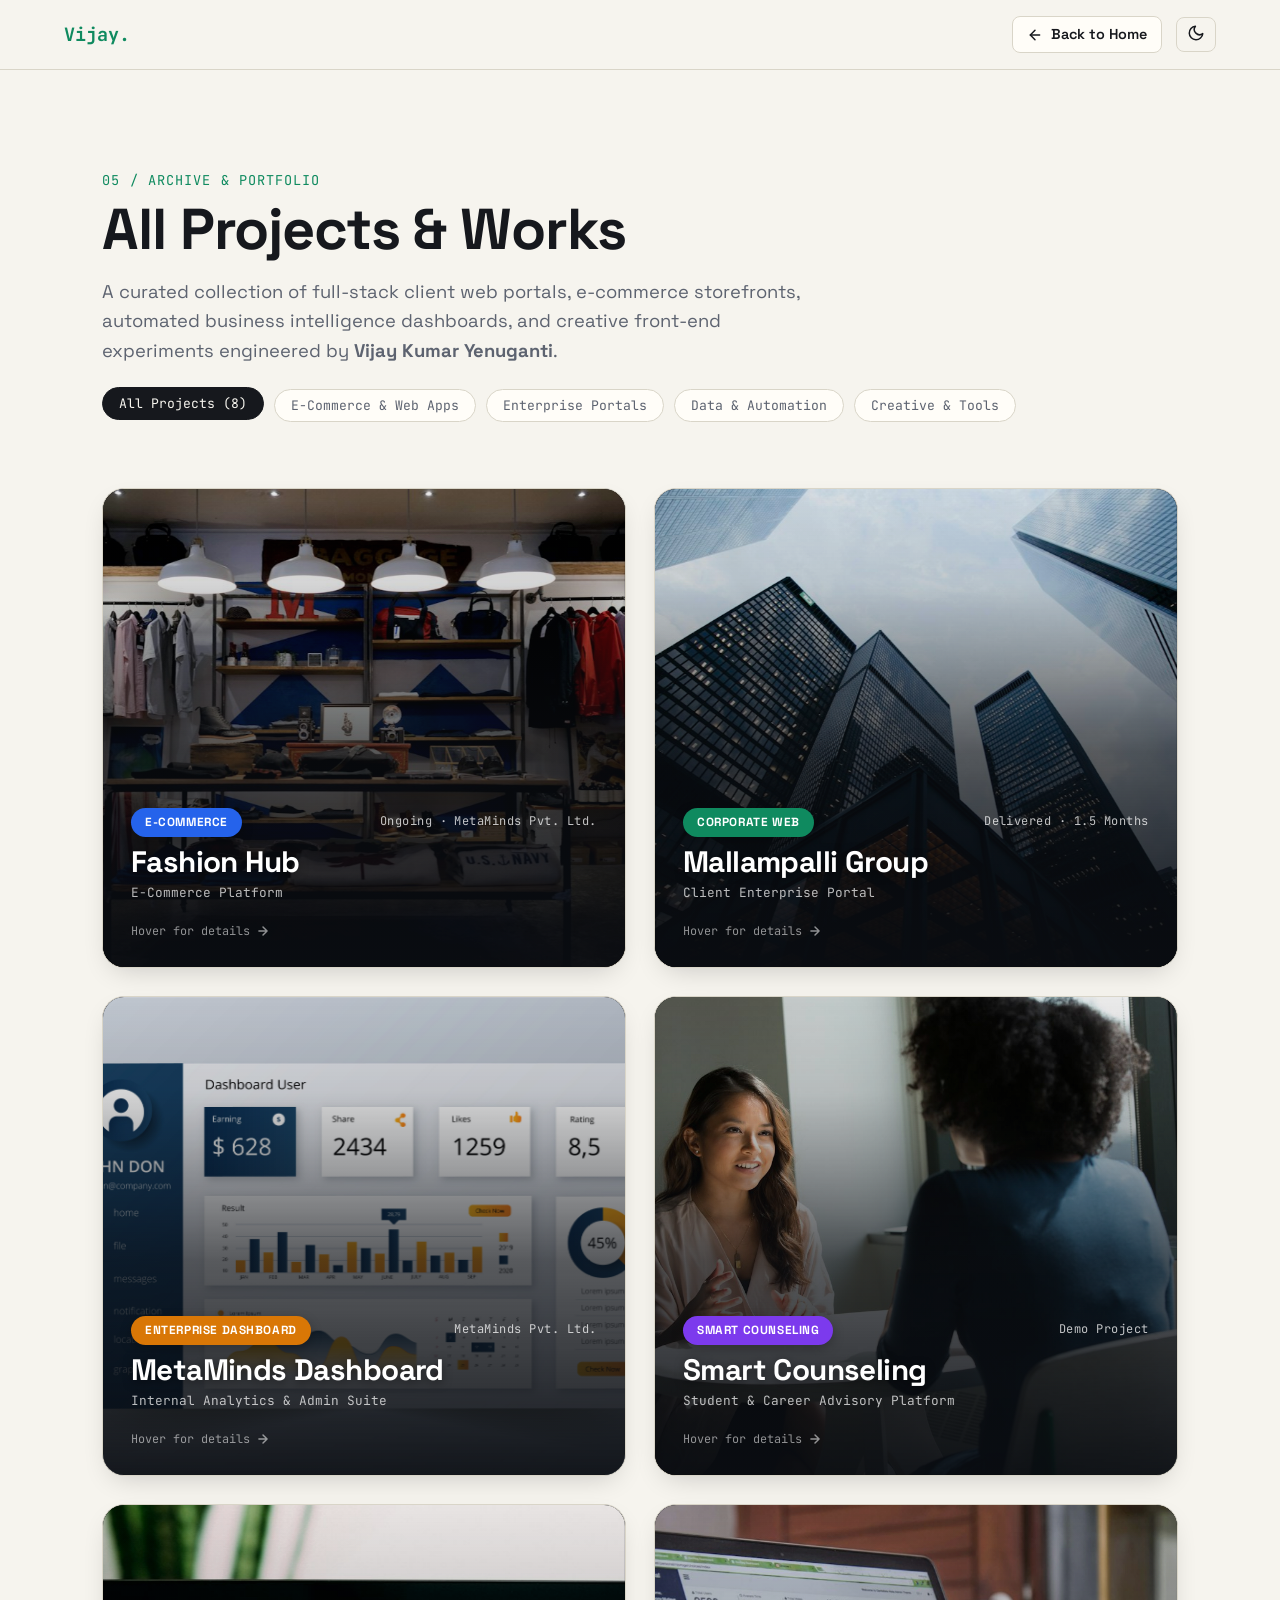
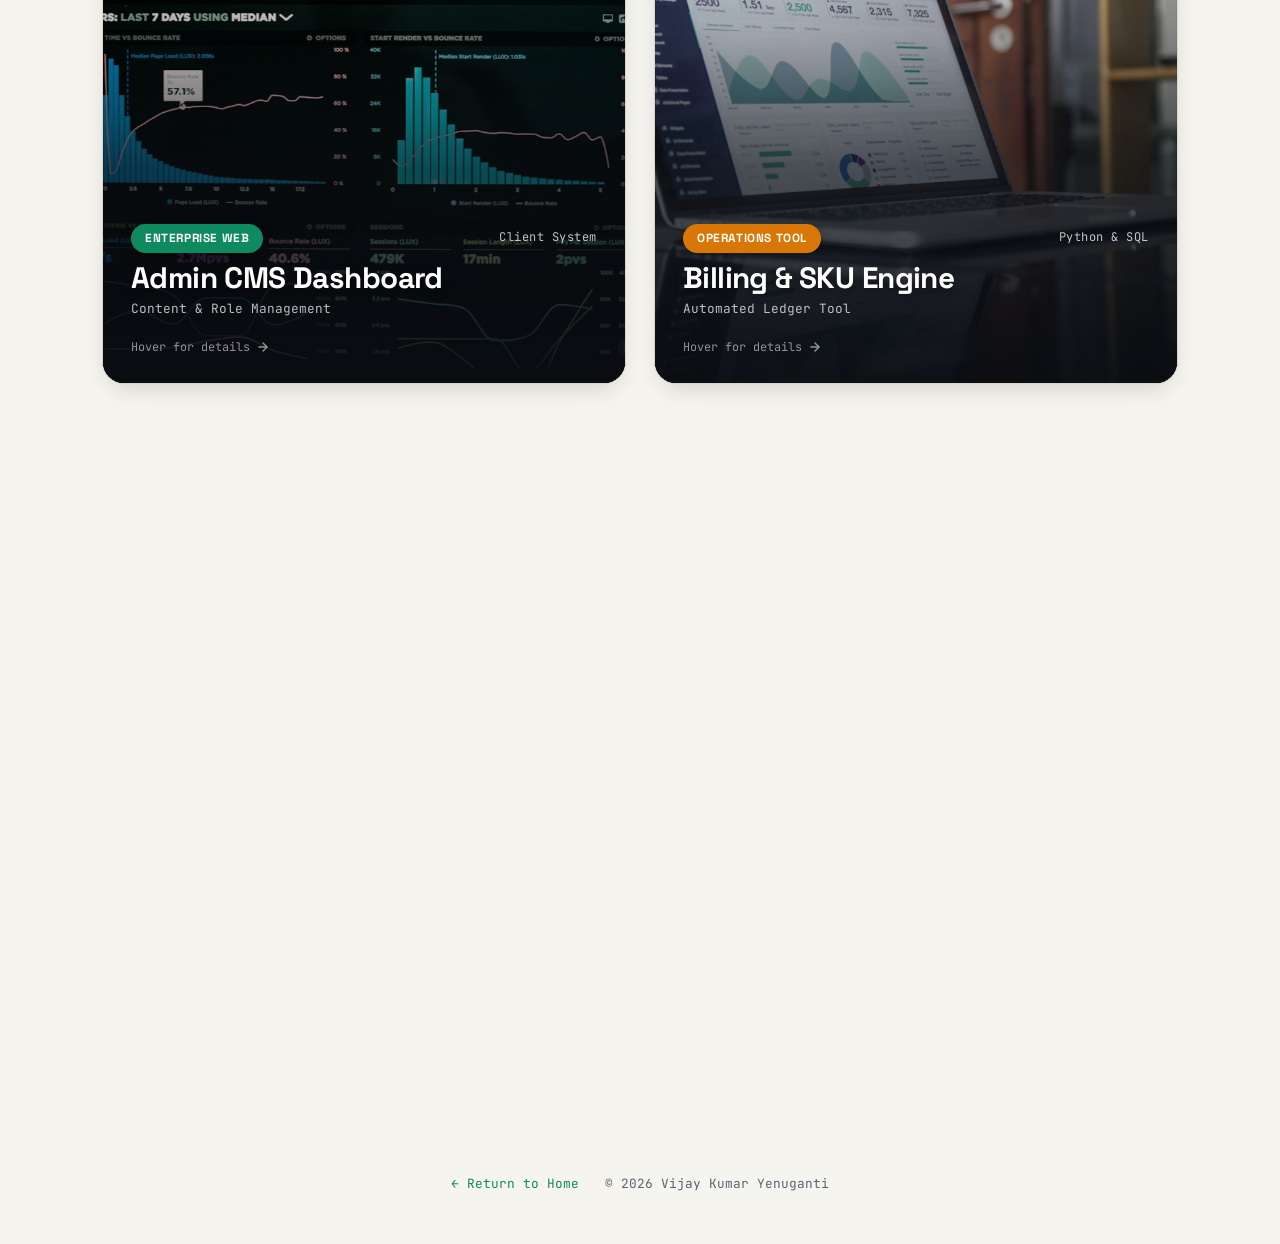
==== projects.html @ b3bc3e2a "feat: add comprehensive projects section and detail pages to portfolio" ====
<!doctype html>
<html lang="en">
  <head>
    <meta charset="utf-8" />
    <meta
      name="viewport"
      content="width=device-width, initial-scale=1, viewport-fit=cover"
    />
    <title>All Projects — Vijay Kumar Yenuganti</title>
    <link rel="icon" type="image/svg+xml" href="favicon.svg" />
    <link
      href="https://fonts.googleapis.com/css2?family=Space+Grotesk:wght@400;600;700&family=JetBrains+Mono:wght@400;600&display=swap"
      rel="stylesheet"
    />
    <link rel="stylesheet" href="style.css" />
  </head>
  <body>
    <!-- Top Progress Line -->
    <div id="bar"></div>

    <!-- Navigation Header -->
    <header class="projects-page-nav">
      <a href="index.html" style="text-decoration: none;">
        <b style="font-family: var(--mono); color: var(--acc); font-size: 1.15rem;">Vijay.</b>
      </a>

      <div style="display: flex; align-items: center; gap: 14px;">
        <a class="back-home-link" href="index.html">
          <svg viewBox="0 0 24 24" width="16" height="16" fill="none" stroke="currentColor" stroke-width="2.2" stroke-linecap="round" stroke-linejoin="round">
            <line x1="19" y1="12" x2="5" y2="12"></line>
            <polyline points="12 19 5 12 12 5"></polyline>
          </svg>
          <span>Back to Home</span>
        </a>

        <!-- Theme Toggle -->
        <button
          id="t"
          aria-label="Toggle light/dark mode"
          title="Toggle light/dark mode"
          style="background: none; border: 1px solid var(--line); color: var(--fg); border-radius: 8px; padding: 6px 10px; cursor: pointer;"
        >
          <svg
            class="sun"
            viewBox="0 0 24 24"
            width="18"
            height="18"
            fill="none"
            stroke="currentColor"
            stroke-width="2"
            stroke-linecap="round"
            stroke-linejoin="round"
            aria-hidden="true"
          >
            <circle cx="12" cy="12" r="4" />
            <path
              d="M12 2v2M12 20v2M4.9 4.9l1.4 1.4M17.7 17.7l1.4 1.4M2 12h2M20 12h2M4.9 19.1l1.4-1.4M17.7 6.3l1.4-1.4"
            />
          </svg>
          <svg
            class="moon"
            viewBox="0 0 24 24"
            width="18"
            height="18"
            fill="none"
            stroke="currentColor"
            stroke-width="2"
            stroke-linecap="round"
            stroke-linejoin="round"
            aria-hidden="true"
          >
            <path d="M21 12.8A9 9 0 1 1 11.2 3a7 7 0 0 0 9.8 9.8z" />
          </svg>
        </button>
      </div>
    </header>

    <main class="projects-page-container" style="margin: 0 auto; padding: 40px 5vw 80px;">
      <!-- Hero Header -->
      <div class="projects-page-header rv">
        <div class="tag" style="margin-bottom: 8px;">05 / ARCHIVE &amp; PORTFOLIO</div>
        <h1 style="font-size: clamp(2.2rem, 5vw, 3.6rem); margin: 6px 0 14px; letter-spacing: -0.02em;">All Projects &amp; Works</h1>
        <p class="lead" style="max-width: 720px; font-size: 1.15rem; color: var(--mut);">
          A curated collection of full-stack client web portals, e-commerce storefronts, automated business intelligence dashboards, and creative front-end experiments engineered by <b>Vijay Kumar Yenuganti</b>.
        </p>

        <!-- Category Filter Chips -->
        <div class="projects-filter-bar" role="tablist" aria-label="Project categories">
          <button class="filter-btn active" data-filter="all">All Projects (8)</button>
          <button class="filter-btn" data-filter="web">E-Commerce &amp; Web Apps</button>
          <button class="filter-btn" data-filter="enterprise">Enterprise Portals</button>
          <button class="filter-btn" data-filter="data">Data &amp; Automation</button>
          <button class="filter-btn" data-filter="tools">Creative &amp; Tools</button>
        </div>
      </div>

      <!-- Projects Grid -->
      <div class="portfolio-grid" id="projects-grid">
        <!-- 1. Fashion Hub -->
        <div class="rv" data-category="web">
          <div class="project-card" tabindex="0">
            <img
              class="project-card-img"
              src="assets/projects/fashion-hub.jpg"
              alt="Fashion Hub e-commerce website interface preview"
              loading="lazy"
            />
            <div class="project-overlay">
              <div class="project-card-header">
                <span class="project-pill pill-blue">E-Commerce</span>
                <span class="project-status">Ongoing · MetaMinds Pvt. Ltd.</span>
              </div>
              <h3 class="project-title">Fashion Hub</h3>
              <p class="project-sub">E-Commerce Platform</p>

              <div class="project-details">
                <div class="project-details-inner">
                  <p class="project-desc">
                    Modern online storefront built with React and Tailwind CSS. Features dynamic product filtering, responsive cart state management, product showcases, and streamlined mobile checkout flows.
                  </p>
                  <div class="project-chips">
                    <span>React</span>
                    <span>JavaScript</span>
                    <span>Tailwind CSS</span>
                    <span>REST APIs</span>
                    <span>Responsive UI</span>
                  </div>
                  <div class="project-actions">
                    <a
                      class="project-btn primary"
                      href="https://github.com/YenugantiVijay"
                      target="_blank"
                      rel="noopener"
                    >
                      <svg viewBox="0 0 24 24" width="16" height="16" fill="currentColor">
                        <path d="M12 0C5.37 0 0 5.37 0 12c0 5.31 3.435 9.795 8.205 11.385.6.105.825-.255.825-.57 0-.285-.015-1.23-.015-2.235-3.015.555-3.795-.735-4.035-1.41-.135-.345-.72-1.41-1.23-1.695-.42-.225-1.02-.78-.015-.795.945-.015 1.62.87 1.845 1.23 1.08 1.815 2.805 1.305 3.495.99.105-.78.42-1.305.765-1.605-2.67-.3-5.46-1.335-5.46-5.925 0-1.305.465-2.385 1.23-3.225-.12-.3-.54-1.53.12-3.18 0 0 1.005-.315 3.3 1.23.96-.27 1.98-.405 3-.405s2.04.135 3 .405c2.295-1.56 3.3-1.23 3.3-1.23.66 1.65.24 2.88.12 3.18.765.84 1.23 1.905 1.23 3.225 0 4.605-2.805 5.625-5.475 5.925.435.375.81 1.095.81 2.22 0 1.605-.015 2.895-.015 3.3 0 .315.225.69.825.57A12.02 12.02 0 0024 12c0-6.63-5.37-12-12-12z"/>
                      </svg>
                      <span>View Repository</span>
                    </a>
                    <span class="project-tag-status">Under active development</span>
                  </div>
                </div>
              </div>

              <div class="project-hover-prompt">
                <span>Hover for details</span>
                <svg viewBox="0 0 24 24" width="14" height="14" fill="none" stroke="currentColor" stroke-width="2.5" stroke-linecap="round" stroke-linejoin="round">
                  <path d="M5 12h14M12 5l7 7-7 7" />
                </svg>
              </div>
            </div>
          </div>
        </div>

        <!-- 2. Mallampalli Group (With 3 Bullet Points from reference) -->
        <div class="rv" data-category="enterprise">
          <div class="project-card" tabindex="0">
            <img
              class="project-card-img"
              src="assets/projects/mallampalli.jpg"
              alt="Mallampalli Group corporate enterprise website preview"
              loading="lazy"
            />
            <div class="project-overlay">
              <div class="project-card-header">
                <span class="project-pill pill-emerald">Corporate Web</span>
                <span class="project-status">Delivered · 1.5 Months</span>
              </div>
              <h3 class="project-title">Mallampalli Group</h3>
              <p class="project-sub">Client Enterprise Portal</p>

              <div class="project-details">
                <div class="project-details-inner">
                  <ul class="project-bullets">
                    <li>
                      <strong>Developed full-stack web and admin portals</strong> for the Mallampalli Business Group at MetaM Pvt. Ltd.
                    </li>
                    <li>
                      <strong>Integrated a custom admin CMS</strong> enabling the client to manage and update content seamlessly.
                    </li>
                    <li>
                      <strong>Optimized cross-device responsiveness</strong> and typography to showcase core business divisions and services.
                    </li>
                  </ul>
                  <div class="project-chips">
                    <span>HTML5</span>
                    <span>CSS3</span>
                    <span>JavaScript</span>
                    <span>Admin CMS</span>
                    <span>UI/UX</span>
                  </div>
                  <div class="project-actions">
                    <a
                      class="project-btn primary"
                      href="http://mallampalligroup.in/"
                      target="_blank"
                      rel="noopener noreferrer"
                    >
                      <svg
                        viewBox="0 0 24 24"
                        width="16"
                        height="16"
                        fill="none"
                        stroke="currentColor"
                        stroke-width="2.2"
                        stroke-linecap="round"
                        stroke-linejoin="round"
                      >
                        <path d="M18 13v6a2 2 0 0 1-2 2H5a2 2 0 0 1-2-2V8a2 2 0 0 1 2-2h6"></path>
                        <polyline points="15 3 21 3 21 9"></polyline>
                        <line x1="10" y1="14" x2="21" y2="3"></line>
                      </svg>
                      <span>Visit Live Website</span>
                    </a>
                    <span class="project-tag-status">Live Client Portal</span>
                  </div>
                </div>
              </div>

              <div class="project-hover-prompt">
                <span>Hover for details</span>
                <svg viewBox="0 0 24 24" width="14" height="14" fill="none" stroke="currentColor" stroke-width="2.5" stroke-linecap="round" stroke-linejoin="round">
                  <path d="M5 12h14M12 5l7 7-7 7" />
                </svg>
              </div>
            </div>
          </div>
        </div>

        <!-- 3. MetaMinds Dashboard -->
        <div class="rv" data-category="enterprise data">
          <div class="project-card" tabindex="0">
            <img
              class="project-card-img"
              src="assets/projects/metaminds-dashboard.jpg"
              alt="MetaMinds Enterprise Analytics Dashboard preview"
              loading="lazy"
            />
            <div class="project-overlay">
              <div class="project-card-header">
                <span class="project-pill pill-amber">Enterprise Dashboard</span>
                <span class="project-status">MetaMinds Pvt. Ltd.</span>
              </div>
              <h3 class="project-title">MetaMinds Dashboard</h3>
              <p class="project-sub">Internal Analytics &amp; Admin Suite</p>

              <div class="project-details">
                <div class="project-details-inner">
                  <p class="project-desc">
                    High-performance enterprise analytics dashboard recently developed for MetaMinds Pvt. Ltd. Features real-time KPI metrics, interactive data visualisations, user engagement telemetry, and responsive administrative control panels.
                  </p>
                  <div class="project-chips">
                    <span>React</span>
                    <span>JavaScript</span>
                    <span>Tailwind CSS</span>
                    <span>REST APIs</span>
                    <span>Data Visualization</span>
                    <span>Recharts</span>
                  </div>
                  <div class="project-actions">
                    <a
                      class="project-btn primary"
                      href="https://github.com/YenugantiVijay"
                      target="_blank"
                      rel="noopener"
                    >
                      <svg viewBox="0 0 24 24" width="16" height="16" fill="currentColor">
                        <path d="M12 0C5.37 0 0 5.37 0 12c0 5.31 3.435 9.795 8.205 11.385.6.105.825-.255.825-.57 0-.285-.015-1.23-.015-2.235-3.015.555-3.795-.735-4.035-1.41-.135-.345-.72-1.41-1.23-1.695-.42-.225-1.02-.78-.015-.795.945-.015 1.62.87 1.845 1.23 1.08 1.815 2.805 1.305 3.495.99.105-.78.42-1.305.765-1.605-2.67-.3-5.46-1.335-5.46-5.925 0-1.305.465-2.385 1.23-3.225-.12-.3-.54-1.53.12-3.18 0 0 1.005-.315 3.3 1.23.96-.27 1.98-.405 3-.405s2.04.135 3 .405c2.295-1.56 3.3-1.23 3.3-1.23.66 1.65.24 2.88.12 3.18.765.84 1.23 1.905 1.23 3.225 0 4.605-2.805 5.625-5.475 5.925.435.375.81 1.095.81 2.22 0 1.605-.015 2.895-.015 3.3 0 .315.225.69.825.57A12.02 12.02 0 0024 12c0-6.63-5.37-12-12-12z"/>
                      </svg>
                      <span>MetaMinds Project</span>
                    </a>
                    <span class="project-tag-status">Analytics &amp; Control</span>
                  </div>
                </div>
              </div>

              <div class="project-hover-prompt">
                <span>Hover for details</span>
                <svg viewBox="0 0 24 24" width="14" height="14" fill="none" stroke="currentColor" stroke-width="2.5" stroke-linecap="round" stroke-linejoin="round">
                  <path d="M5 12h14M12 5l7 7-7 7" />
                </svg>
              </div>
            </div>
          </div>
        </div>

        <!-- 4. Smart Counseling -->
        <div class="rv" data-category="web tools">
          <div class="project-card" tabindex="0">
            <img
              class="project-card-img"
              src="assets/projects/smart-counseling.jpg"
              alt="Smart Counseling Demo Platform preview"
              loading="lazy"
            />
            <div class="project-overlay">
              <div class="project-card-header">
                <span class="project-pill pill-violet">Smart Counseling</span>
                <span class="project-status">Demo Project</span>
              </div>
              <h3 class="project-title">Smart Counseling</h3>
              <p class="project-sub">Student &amp; Career Advisory Platform</p>

              <div class="project-details">
                <div class="project-details-inner">
                  <p class="project-desc">
                    Interactive smart counseling web platform recently developed as a demo project. Features student onboarding, intelligent advisor matching, appointment scheduling, and responsive guidance assessment forms.
                  </p>
                  <div class="project-chips">
                    <span>React</span>
                    <span>JavaScript</span>
                    <span>Tailwind CSS</span>
                    <span>Interactive UI</span>
                    <span>Form Workflows</span>
                    <span>Responsive</span>
                  </div>
                  <div class="project-actions">
                    <a
                      class="project-btn primary"
                      href="https://github.com/YenugantiVijay"
                      target="_blank"
                      rel="noopener"
                    >
                      <svg viewBox="0 0 24 24" width="16" height="16" fill="currentColor">
                        <path d="M12 0C5.37 0 0 5.37 0 12c0 5.31 3.435 9.795 8.205 11.385.6.105.825-.255.825-.57 0-.285-.015-1.23-.015-2.235-3.015.555-3.795-.735-4.035-1.41-.135-.345-.72-1.41-1.23-1.695-.42-.225-1.02-.78-.015-.795.945-.015 1.62.87 1.845 1.23 1.08 1.815 2.805 1.305 3.495.99.105-.78.42-1.305.765-1.605-2.67-.3-5.46-1.335-5.46-5.925 0-1.305.465-2.385 1.23-3.225-.12-.3-.54-1.53.12-3.18 0 0 1.005-.315 3.3 1.23.96-.27 1.98-.405 3-.405s2.04.135 3 .405c2.295-1.56 3.3-1.23 3.3-1.23.66 1.65.24 2.88.12 3.18.765.84 1.23 1.905 1.23 3.225 0 4.605-2.805 5.625-5.475 5.925.435.375.81 1.095.81 2.22 0 1.605-.015 2.895-.015 3.3 0 .315.225.69.825.57A12.02 12.02 0 0024 12c0-6.63-5.37-12-12-12z"/>
                      </svg>
                      <span>View Demo Repo</span>
                    </a>
                    <span class="project-tag-status">Active Demo</span>
                  </div>
                </div>
              </div>

              <div class="project-hover-prompt">
                <span>Hover for details</span>
                <svg viewBox="0 0 24 24" width="14" height="14" fill="none" stroke="currentColor" stroke-width="2.5" stroke-linecap="round" stroke-linejoin="round">
                  <path d="M5 12h14M12 5l7 7-7 7" />
                </svg>
              </div>
            </div>
          </div>
        </div>

        <!-- 5. Enterprise Admin CMS Portal -->
        <div class="rv" data-category="enterprise">
          <div class="project-card" tabindex="0">
            <img
              class="project-card-img"
              src="assets/projects/admin-dashboard.jpg"
              alt="Enterprise Admin CMS Portal preview"
              loading="lazy"
            />
            <div class="project-overlay">
              <div class="project-card-header">
                <span class="project-pill pill-emerald">Enterprise Web</span>
                <span class="project-status">Client System</span>
              </div>
              <h3 class="project-title">Admin CMS Dashboard</h3>
              <p class="project-sub">Content &amp; Role Management</p>

              <div class="project-details">
                <div class="project-details-inner">
                  <p class="project-desc">
                    Custom administrative management portal created to give clients full autonomy over dynamic business content, customer queries, and multi-tier role authorization.
                  </p>
                  <div class="project-chips">
                    <span>React</span>
                    <span>Node.js</span>
                    <span>REST APIs</span>
                    <span>Role Auth</span>
                    <span>Data Tables</span>
                  </div>
                  <div class="project-actions">
                    <a
                      class="project-btn primary"
                      href="https://github.com/YenugantiVijay"
                      target="_blank"
                      rel="noopener"
                    >
                      <svg viewBox="0 0 24 24" width="16" height="16" fill="currentColor">
                        <path d="M12 0C5.37 0 0 5.37 0 12c0 5.31 3.435 9.795 8.205 11.385.6.105.825-.255.825-.57 0-.285-.015-1.23-.015-2.235-3.015.555-3.795-.735-4.035-1.41-.135-.345-.72-1.41-1.23-1.695-.42-.225-1.02-.78-.015-.795.945-.015 1.62.87 1.845 1.23 1.08 1.815 2.805 1.305 3.495.99.105-.78.42-1.305.765-1.605-2.67-.3-5.46-1.335-5.46-5.925 0-1.305.465-2.385 1.23-3.225-.12-.3-.54-1.53.12-3.18 0 0 1.005-.315 3.3 1.23.96-.27 1.98-.405 3-.405s2.04.135 3 .405c2.295-1.56 3.3-1.23 3.3-1.23.66 1.65.24 2.88.12 3.18.765.84 1.23 1.905 1.23 3.225 0 4.605-2.805 5.625-5.475 5.925.435.375.81 1.095.81 2.22 0 1.605-.015 2.895-.015 3.3 0 .315.225.69.825.57A12.02 12.02 0 0024 12c0-6.63-5.37-12-12-12z"/>
                      </svg>
                      <span>Explore Repo</span>
                    </a>
                    <span class="project-tag-status">Secured Portal</span>
                  </div>
                </div>
              </div>

              <div class="project-hover-prompt">
                <span>Hover for details</span>
                <svg viewBox="0 0 24 24" width="14" height="14" fill="none" stroke="currentColor" stroke-width="2.5" stroke-linecap="round" stroke-linejoin="round">
                  <path d="M5 12h14M12 5l7 7-7 7" />
                </svg>
              </div>
            </div>
          </div>
        </div>

        <!-- 6. Operations Billing & SKU Generator -->
        <div class="rv" data-category="data">
          <div class="project-card" tabindex="0">
            <img
              class="project-card-img"
              src="assets/projects/invoice-generator.jpg"
              alt="Operations Billing and SKU Generator preview"
              loading="lazy"
            />
            <div class="project-overlay">
              <div class="project-card-header">
                <span class="project-pill pill-amber">Operations Tool</span>
                <span class="project-status">Python &amp; SQL</span>
              </div>
              <h3 class="project-title">Billing &amp; SKU Engine</h3>
              <p class="project-sub">Automated Ledger Tool</p>

              <div class="project-details">
                <div class="project-details-inner">
                  <p class="project-desc">
                    Python and SQLite utility crafted to eliminate manual accounting repetitive tasks. Ingests raw warehouse shipments, applies tax brackets, calculates margins, and generates standardized invoices.
                  </p>
                  <div class="project-chips">
                    <span>Python</span>
                    <span>SQLite</span>
                    <span>Excel Scripting</span>
                    <span>PDF Automation</span>
                    <span>Tally Sync</span>
                  </div>
                  <div class="project-actions">
                    <a
                      class="project-btn primary"
                      href="https://github.com/YenugantiVijay"
                      target="_blank"
                      rel="noopener"
                    >
                      <svg viewBox="0 0 24 24" width="16" height="16" fill="currentColor">
                        <path d="M12 0C5.37 0 0 5.37 0 12c0 5.31 3.435 9.795 8.205 11.385.6.105.825-.255.825-.57 0-.285-.015-1.23-.015-2.235-3.015.555-3.795-.735-4.035-1.41-.135-.345-.72-1.41-1.23-1.695-.42-.225-1.02-.78-.015-.795.945-.015 1.62.87 1.845 1.23 1.08 1.815 2.805 1.305 3.495.99.105-.78.42-1.305.765-1.605-2.67-.3-5.46-1.335-5.46-5.925 0-1.305.465-2.385 1.23-3.225-.12-.3-.54-1.53.12-3.18 0 0 1.005-.315 3.3 1.23.96-.27 1.98-.405 3-.405s2.04.135 3 .405c2.295-1.56 3.3-1.23 3.3-1.23.66 1.65.24 2.88.12 3.18.765.84 1.23 1.905 1.23 3.225 0 4.605-2.805 5.625-5.475 5.925.435.375.81 1.095.81 2.22 0 1.605-.015 2.895-.015 3.3 0 .315.225.69.825.57A12.02 12.02 0 0024 12c0-6.63-5.37-12-12-12z"/>
                      </svg>
                      <span>View Source</span>
                    </a>
                    <span class="project-tag-status">Process Automation</span>
                  </div>
                </div>
              </div>

              <div class="project-hover-prompt">
                <span>Hover for details</span>
                <svg viewBox="0 0 24 24" width="14" height="14" fill="none" stroke="currentColor" stroke-width="2.5" stroke-linecap="round" stroke-linejoin="round">
                  <path d="M5 12h14M12 5l7 7-7 7" />
                </svg>
              </div>
            </div>
          </div>
        </div>

        <!-- 7. Live Weather & Forecast Radar -->
        <div class="rv" data-category="web">
          <div class="project-card" tabindex="0">
            <img
              class="project-card-img"
              src="assets/projects/weather-app.jpg"
              alt="Live Weather App interface preview"
              loading="lazy"
            />
            <div class="project-overlay">
              <div class="project-card-header">
                <span class="project-pill pill-blue">Web App</span>
                <span class="project-status">API Integration</span>
              </div>
              <h3 class="project-title">Live Weather Radar</h3>
              <p class="project-sub">Geolocation &amp; Forecasts</p>

              <div class="project-details">
                <div class="project-details-inner">
                  <p class="project-desc">
                    Fluid, glassmorphic weather forecasting application utilizing OpenWeather REST API and browser Geolocation. Features animated weather status, UV metrics, wind vectors, and hourly condition graphs.
                  </p>
                  <div class="project-chips">
                    <span>JavaScript (ES6+)</span>
                    <span>REST API</span>
                    <span>Geolocation</span>
                    <span>Glassmorphism</span>
                    <span>CSS Grid</span>
                  </div>
                  <div class="project-actions">
                    <a
                      class="project-btn primary"
                      href="https://github.com/YenugantiVijay"
                      target="_blank"
                      rel="noopener"
                    >
                      <svg viewBox="0 0 24 24" width="16" height="16" fill="currentColor">
                        <path d="M12 0C5.37 0 0 5.37 0 12c0 5.31 3.435 9.795 8.205 11.385.6.105.825-.255.825-.57 0-.285-.015-1.23-.015-2.235-3.015.555-3.795-.735-4.035-1.41-.135-.345-.72-1.41-1.23-1.695-.42-.225-1.02-.78-.015-.795.945-.015 1.62.87 1.845 1.23 1.08 1.815 2.805 1.305 3.495.99.105-.78.42-1.305.765-1.605-2.67-.3-5.46-1.335-5.46-5.925 0-1.305.465-2.385 1.23-3.225-.12-.3-.54-1.53.12-3.18 0 0 1.005-.315 3.3 1.23.96-.27 1.98-.405 3-.405s2.04.135 3 .405c2.295-1.56 3.3-1.23 3.3-1.23.66 1.65.24 2.88.12 3.18.765.84 1.23 1.905 1.23 3.225 0 4.605-2.805 5.625-5.475 5.925.435.375.81 1.095.81 2.22 0 1.605-.015 2.895-.015 3.3 0 .315.225.69.825.57A12.02 12.02 0 0024 12c0-6.63-5.37-12-12-12z"/>
                      </svg>
                      <span>View Repository</span>
                    </a>
                    <span class="project-tag-status">Live API Integration</span>
                  </div>
                </div>
              </div>

              <div class="project-hover-prompt">
                <span>Hover for details</span>
                <svg viewBox="0 0 24 24" width="14" height="14" fill="none" stroke="currentColor" stroke-width="2.5" stroke-linecap="round" stroke-linejoin="round">
                  <path d="M5 12h14M12 5l7 7-7 7" />
                </svg>
              </div>
            </div>
          </div>
        </div>

        <!-- 8. Warehouse Kanban Task Board -->
        <div class="rv" data-category="tools">
          <div class="project-card" tabindex="0">
            <img
              class="project-card-img"
              src="assets/projects/task-tracker.jpg"
              alt="Warehouse Kanban Task Board interface preview"
              loading="lazy"
            />
            <div class="project-overlay">
              <div class="project-card-header">
                <span class="project-pill pill-violet">Productivity Tool</span>
                <span class="project-status">React &amp; DnD</span>
              </div>
              <h3 class="project-title">Warehouse Kanban Board</h3>
              <p class="project-sub">Dispatch &amp; Order Pipeline</p>

              <div class="project-details">
                <div class="project-details-inner">
                  <p class="project-desc">
                    Interactive dispatch tracking board with intuitive drag-and-drop column sorting, real-time priority tagging, and browser storage persistence for day-to-day warehouse shipments.
                  </p>
                  <div class="project-chips">
                    <span>React</span>
                    <span>HTML5 DnD</span>
                    <span>Tailwind CSS</span>
                    <span>LocalStorage</span>
                    <span>Responsive</span>
                  </div>
                  <div class="project-actions">
                    <a
                      class="project-btn primary"
                      href="https://github.com/YenugantiVijay"
                      target="_blank"
                      rel="noopener"
                    >
                      <svg viewBox="0 0 24 24" width="16" height="16" fill="currentColor">
                        <path d="M12 0C5.37 0 0 5.37 0 12c0 5.31 3.435 9.795 8.205 11.385.6.105.825-.255.825-.57 0-.285-.015-1.23-.015-2.235-3.015.555-3.795-.735-4.035-1.41-.135-.345-.72-1.41-1.23-1.695-.42-.225-1.02-.78-.015-.795.945-.015 1.62.87 1.845 1.23 1.08 1.815 2.805 1.305 3.495.99.105-.78.42-1.305.765-1.605-2.67-.3-5.46-1.335-5.46-5.925 0-1.305.465-2.385 1.23-3.225-.12-.3-.54-1.53.12-3.18 0 0 1.005-.315 3.3 1.23.96-.27 1.98-.405 3-.405s2.04.135 3 .405c2.295-1.56 3.3-1.23 3.3-1.23.66 1.65.24 2.88.12 3.18.765.84 1.23 1.905 1.23 3.225 0 4.605-2.805 5.625-5.475 5.925.435.375.81 1.095.81 2.22 0 1.605-.015 2.895-.015 3.3 0 .315.225.69.825.57A12.02 12.02 0 0024 12c0-6.63-5.37-12-12-12z"/>
                      </svg>
                      <span>Explore Repo</span>
                    </a>
                    <span class="project-tag-status">Task Management</span>
                  </div>
                </div>
              </div>

              <div class="project-hover-prompt">
                <span>Hover for details</span>
                <svg viewBox="0 0 24 24" width="14" height="14" fill="none" stroke="currentColor" stroke-width="2.5" stroke-linecap="round" stroke-linejoin="round">
                  <path d="M5 12h14M12 5l7 7-7 7" />
                </svg>
              </div>
            </div>
          </div>
        </div>
      </div>

      <!-- GitHub Repositories Banner -->
      <div class="project-github-banner rv" style="margin-top: 40px;">
        <div class="project-github-content">
          <div class="project-github-badge">
            <svg viewBox="0 0 24 24" width="22" height="22" fill="currentColor">
              <path
                d="M12 0C5.37 0 0 5.37 0 12c0 5.31 3.435 9.795 8.205 11.385.6.105.825-.255.825-.57 0-.285-.015-1.23-.015-2.235-3.015.555-3.795-.735-4.035-1.41-.135-.345-.72-1.41-1.23-1.695-.42-.225-1.02-.78-.015-.795.945-.015 1.62.87 1.845 1.23 1.08 1.815 2.805 1.305 3.495.99.105-.78.42-1.305.765-1.605-2.67-.3-5.46-1.335-5.46-5.925 0-1.305.465-2.385 1.23-3.225-.12-.3-.54-1.53.12-3.18 0 0 1.005-.315 3.3 1.23.96-.27 1.98-.405 3-.405s2.04.135 3 .405c2.295-1.56 3.3-1.23 3.3-1.23.66 1.65.24 2.88.12 3.18.765.84 1.23 1.905 1.23 3.225 0 4.605-2.805 5.625-5.475 5.925.435.375.81 1.095.81 2.22 0 1.605-.015 2.895-.015 3.3 0 .315.225.69.825.57A12.02 12.02 0 0024 12c0-6.63-5.37-12-12-12z"
              />
            </svg>
          </div>
          <div>
            <h3>Looking for more experimental code?</h3>
            <p>
              Browse all public repositories, algorithms, micro-demos, and warehouse tooling on GitHub.
            </p>
          </div>
        </div>
        <a
          class="btn p"
          href="https://github.com/YenugantiVijay"
          target="_blank"
          rel="noopener"
        >
          <span>Browse @YenugantiVijay</span>
          <svg
            viewBox="0 0 24 24"
            width="16"
            height="16"
            fill="none"
            stroke="currentColor"
            stroke-width="2.2"
            stroke-linecap="round"
            stroke-linejoin="round"
            style="margin-left: 6px; vertical-align: -2px"
          >
            <path d="M5 12h14M12 5l7 7-7 7" />
          </svg>
        </a>
      </div>
    </main>

    <footer style="text-align: center; color: var(--mut); padding: 30px 5vw 50px; font-family: var(--mono); font-size: 0.8rem;">
      <a href="index.html" style="color: var(--acc); text-decoration: none; margin-right: 18px;">← Return to Home</a>
      &copy; <span id="y"></span> Vijay Kumar Yenuganti
    </footer>

    <!-- Interactive Script for Theme, Scroll Progress, Category Filters, and Touch Cards -->
    <script>
      // Year
      document.getElementById("y").textContent = new Date().getFullYear();

      // Scroll Progress Bar
      var bar = document.getElementById("bar");
      window.addEventListener("scroll", function () {
        var h = document.documentElement;
        bar.style.width = ((h.scrollTop / (h.scrollHeight - h.clientHeight || 1)) * 100) + "%";
      }, { passive: true });

      // Theme toggle syncing with vk-theme
      (function () {
        var r = document.documentElement,
          k = "vk-theme",
          s = null;
        try {
          s = localStorage.getItem(k);
        } catch (e) {}
        r.setAttribute(
          "data-theme",
          s || (matchMedia("(prefers-color-scheme: dark)").matches ? "dark" : "light")
        );
        var toggleBtn = document.getElementById("t");
        if (toggleBtn) {
          toggleBtn.onclick = function () {
            var n = r.getAttribute("data-theme") === "dark" ? "light" : "dark";
            r.setAttribute("data-theme", n);
            try {
              localStorage.setItem(k, n);
            } catch (e) {}
          };
        }
      })();

      // Scroll reveal animation
      var els = document.querySelectorAll(".rv");
      if ("IntersectionObserver" in window) {
        var io = new IntersectionObserver(
          function (es) {
            es.forEach(function (e) {
              if (e.isIntersecting) {
                e.target.classList.add("in");
                io.unobserve(e.target);
              }
            });
          },
          { threshold: 0.1 }
        );
        els.forEach(function (el, i) {
          el.style.transitionDelay = (i % 3) * 80 + "ms";
          io.observe(el);
        });
      } else {
        els.forEach(function (el) {
          el.classList.add("in");
        });
      }

      // Mobile Touch Toggle for cards
      (function () {
        var cards = document.querySelectorAll(".project-card");
        cards.forEach(function (card) {
          card.addEventListener("click", function (e) {
            if (e.target.closest("a") || e.target.closest("button")) return;
            var wasActive = card.classList.contains("active");
            cards.forEach(function (c) {
              if (c !== card) c.classList.remove("active");
            });
            card.classList.toggle("active", !wasActive);
          });
        });
      })();

      // Interactive Category Filter
      (function () {
        var filterBtns = document.querySelectorAll(".filter-btn");
        var items = document.querySelectorAll("#projects-grid > div");

        filterBtns.forEach(function (btn) {
          btn.addEventListener("click", function () {
            filterBtns.forEach(function (b) { b.classList.remove("active"); });
            btn.classList.add("active");

            var filter = btn.getAttribute("data-filter");

            items.forEach(function (item) {
              var cat = item.getAttribute("data-category") || "";
              var catList = cat.trim().split(/\s+/);
              if (filter === "all" || catList.indexOf(filter) !== -1) {
                item.style.display = "flex";
                setTimeout(function () {
                  item.style.opacity = "1";
                  item.style.transform = "none";
                }, 10);
              } else {
                item.style.display = "none";
              }
            });
          });
        });
      })();
    </script>
  </body>
</html>
---- style.css ----
:root {
  --bg: #f6f4ee;
  --fg: #16181d;
  --mut: #5d6370;
  --card: #fffdf8;
  --line: #d9d5c8;
  --acc: #0f8a5f;
  --acc2: #d9480f;
  --grid: rgba(0, 0, 0, 0.06);
  --sans: "Space Grotesk", system-ui, -apple-system, "Segoe UI", sans-serif;
  --mono: "JetBrains Mono", ui-monospace, Menlo, Consolas, monospace;
  box-sizing: border-box;
  padding-top: env(safe-area-inset-top, 0px);
  padding-bottom: env(safe-area-inset-bottom, 0px);
}
@media (prefers-color-scheme: dark) {
  :root:not([data-theme="light"]) {
    --bg: #0e1013;
    --fg: #ecebe4;
    --mut: #9aa0ab;
    --card: #161a1f;
    --line: #2a2f37;
    --acc: #3ddc97;
    --acc2: #ff8a4c;
    --grid: rgba(255, 255, 255, 0.05);
  }
}
:root[data-theme="dark"] {
  --bg: #0e1013;
  --fg: #ecebe4;
  --mut: #9aa0ab;
  --card: #161a1f;
  --line: #2a2f37;
  --acc: #3ddc97;
  --acc2: #ff8a4c;
  --grid: rgba(255, 255, 255, 0.05);
}
* {
  box-sizing: border-box;
}
html {
  scroll-behavior: smooth;
  scroll-padding-top: calc(70px + env(safe-area-inset-top, 0px));
}
body {
  margin: 0;
  background: var(--bg);
  color: var(--fg);
  font-family: var(--sans);
  line-height: 1.6;
  overflow-x: hidden;
}
a {
  color: inherit;
}
#bar {
  position: fixed;
  top: 0;
  left: 0;
  height: 3px;
  width: 0;
  background: linear-gradient(90deg, var(--acc), var(--acc2));
  z-index: 20;
}
nav {
  position: sticky;
  top: env(safe-area-inset-top, 0px);
  z-index: 10;
  display: flex;
  justify-content: space-between;
  align-items: center;
  padding: 14px 5vw;
  background: color-mix(in srgb, var(--bg) 85%, transparent);
  backdrop-filter: blur(10px);
  border-bottom: 1px solid var(--line);
}
nav b {
  font-family: var(--mono);
  color: var(--acc);
}
nav div {
  display: flex;
  gap: 18px;
  font-size: 0.9rem;
  align-items: center;
}
nav a {
  text-decoration: none;
  color: var(--mut);
}
nav a:hover {
  color: var(--fg);
}
nav button {
  background: none;
  border: 1px solid var(--line);
  color: var(--fg);
  border-radius: 8px;
  padding: 4px 9px;
  cursor: pointer;
}
section {
  padding: 90px 5vw;
  max-width: 1000px;
  margin: 0 auto;
}
.hero {
  min-height: 88vh;
  display: flex;
  flex-direction: column;
  justify-content: center;
  position: relative;
  max-width: none;
  padding-left: max(5vw, calc((100vw - 1000px) / 2));
  background-image:
    linear-gradient(var(--grid) 1px, transparent 1px),
    linear-gradient(90deg, var(--grid) 1px, transparent 1px);
  background-size: 56px 40px;
}
.fx {
  font-family: var(--mono);
  font-size: 0.85rem;
  border: 1px solid var(--line);
  background: var(--card);
  border-radius: 8px;
  padding: 8px 12px;
  display: inline-block;
  width: fit-content;
  max-width: 100%;
  overflow-x: auto;
  white-space: nowrap;
}
.fx i {
  color: var(--acc2);
  font-style: normal;
}
.fx span {
  color: var(--acc);
}
h1 {
  font-size: clamp(2.4rem, 8vw, 5.2rem);
  line-height: 1.02;
  margin: 22px 0 14px;
  letter-spacing: -0.03em;
}
h1 em {
  font-style: normal;
  color: var(--acc);
}
.lead {
  color: var(--mut);
  font-size: 1.15rem;
  max-width: 560px;
}
.cur {
  display: inline-block;
  width: 0.55ch;
  height: 1em;
  background: var(--acc);
  vertical-align: -0.12em;
  animation: bl 1s steps(1) infinite;
}
@keyframes bl {
  50% {
    opacity: 0;
  }
}
.btns {
  display: flex;
  gap: 12px;
  flex-wrap: wrap;
  margin-top: 28px;
}
.btn {
  padding: 12px 22px;
  border-radius: 10px;
  border: 1px solid var(--fg);
  text-decoration: none;
  font-weight: 600;
  transition:
    transform 0.25s,
    background 0.25s;
}
.btn.p {
  background: var(--fg);
  color: var(--bg);
}
.btn:hover {
  transform: translateY(-3px);
}
.tag {
  font-family: var(--mono);
  color: var(--acc);
  font-size: 0.85rem;
  letter-spacing: 0.08em;
}
h2 {
  font-size: clamp(1.8rem, 5vw, 2.8rem);
  margin: 6px 0 40px;
  letter-spacing: -0.02em;
}
.tl {
  border-left: 2px solid var(--line);
  margin-left: 8px;
  padding-left: 28px;
  display: grid;
  gap: 34px;
}
.job {
  position: relative;
  background: var(--card);
  border: 1px solid var(--line);
  border-radius: 14px;
  padding: 24px;
}
.job:before {
  content: "";
  position: absolute;
  left: -39px;
  top: 30px;
  width: 16px;
  height: 16px;
  border-radius: 50%;
  background: var(--acc);
  border: 3px solid var(--bg);
}
.job.old:before {
  background: var(--acc2);
}
.job small {
  font-family: var(--mono);
  color: var(--mut);
}
.job h3 {
  margin: 6px 0 2px;
  font-size: 1.35rem;
}
.job p {
  color: var(--mut);
  margin: 8px 0 14px;
}
.chips {
  display: flex;
  flex-wrap: wrap;
  gap: 8px;
}
.chips span {
  font-family: var(--mono);
  font-size: 0.82rem;
  padding: 5px 12px;
  border: 1px solid var(--line);
  border-radius: 99px;
  transition: 0.25s;
}
.chips span:hover {
  border-color: var(--acc);
  color: var(--acc);
  transform: translateY(-2px);
}
.two {
  display: grid;
  grid-template-columns: 1fr 1fr;
  gap: 20px;
}
.box {
  background: var(--card);
  border: 1px solid var(--line);
  border-radius: 14px;
  padding: 24px;
}
.box h3 {
  margin: 0 0 14px;
  font-family: var(--mono);
  font-size: 0.95rem;
  color: var(--acc);
}
.box.b h3 {
  color: var(--acc2);
}
.mail {
  display: block;
  font-size: clamp(1.1rem, 4.6vw, 2.4rem);
  font-weight: 700;
  text-decoration: none;
  word-break: break-all;
  margin-bottom: 24px;
  border-bottom: 2px solid var(--acc);
  width: fit-content;
  max-width: 100%;
}
footer {
  text-align: center;
  color: var(--mut);
  padding: 30px 5vw 50px;
  font-family: var(--mono);
  font-size: 0.8rem;
}
.rv {
  opacity: 0;
  transform: translateY(34px);
  transition:
    opacity 0.8s cubic-bezier(0.2, 0.7, 0.2, 1),
    transform 0.8s cubic-bezier(0.2, 0.7, 0.2, 1);
}
.rv.in {
  opacity: 1;
  transform: none;
}
.hero {
  overflow: hidden;
}
.hero > :not(.fl):not(#glow) {
  position: relative;
  z-index: 1;
}
#glow {
  position: absolute;
  left: 0;
  top: 0;
  width: 400px;
  height: 400px;
  border-radius: 50%;
  background: radial-gradient(
    circle,
    color-mix(in srgb, var(--acc) 28%, transparent),
    transparent 70%
  );
  opacity: 0;
  pointer-events: none;
  transition:
    opacity 0.4s,
    transform 0.15s ease-out;
}
.fl {
  position: absolute;
  font-family: var(--mono);
  color: var(--mut);
  opacity: 0.35;
  pointer-events: none;
  animation: fl 9s ease-in-out infinite;
}
@keyframes fl {
  50% {
    transform: translateY(-22px) rotate(4deg);
  }
}
.role {
  font-family: var(--mono);
  color: var(--acc2);
  font-size: 1.1rem;
  margin: 0 0 4px;
  min-height: 1.7em;
}
.marq {
  overflow: hidden;
  border-block: 1px solid var(--line);
  padding: 14px 0;
  font-family: var(--mono);
  white-space: nowrap;
}
.marq div {
  display: inline-flex;
  animation: mq 26s linear infinite;
}
.marq:hover div {
  animation-play-state: paused;
}
.marq span {
  margin-right: 44px;
  color: var(--mut);
}
.marq span:nth-child(3n) {
  color: var(--acc);
}
.marq span:nth-child(3n + 1) {
  color: var(--acc2);
}
@keyframes mq {
  to {
    transform: translateX(-50%);
  }
}
.big {
  font-size: clamp(1.05rem, 2.6vw, 1.35rem);
  max-width: 760px;
  color: var(--mut);
}
.big b {
  color: var(--fg);
}
.stats {
  display: grid;
  grid-template-columns: repeat(4, 1fr);
  gap: 16px;
  margin-top: 36px;
}
.stat {
  border: 1px solid var(--line);
  background: var(--card);
  border-radius: 14px;
  padding: 20px;
}
.stat b {
  display: block;
  font-size: 2.6rem;
  line-height: 1.1;
  color: var(--acc);
}
.stat span {
  color: var(--mut);
  font-size: 0.9rem;
}
.cards {
  display: grid;
  grid-template-columns: repeat(auto-fit, minmax(210px, 1fr));
  gap: 18px;
}
.cards .box p {
  margin: 0;
  color: var(--mut);
}
.cards .box h3 {
  font-size: 1.05rem;
}
.tilt {
  transition:
    transform 0.2s ease-out,
    border-color 0.3s;
  will-change: transform;
}
.tilt:hover {
  border-color: var(--acc);
}
@keyframes pu {
  0% {
    box-shadow: 0 0 0 0 color-mix(in srgb, var(--acc) 55%, transparent);
  }
  100% {
    box-shadow: 0 0 0 14px transparent;
  }
}
.job:before {
  animation: pu 2.4s infinite;
}
.two > .rv:not(.box),
.cards > .rv {
  display: flex;
}
.two > .rv > .box,
.cards > .rv > .box {
  width: 100%;
}
.two > .rv > .box {
  display: flex;
  flex-direction: column;
}
.two > .rv > .box > .btn {
  margin-top: auto;
  align-self: flex-start;
}
@media (prefers-reduced-motion: reduce) {
  .marq div,
  .fl,
  .job:before {
    animation: none;
  }
}
@media (max-width: 700px) {
  .two {
    grid-template-columns: 1fr;
  }
  .stats {
    grid-template-columns: 1fr 1fr;
  }
  nav div a.h {
    display: none;
  }
}
@media (prefers-reduced-motion: reduce) {
  html {
    scroll-behavior: auto;
  }
  .rv {
    opacity: 1;
    transform: none;
    transition: none;
  }
  .cur {
    animation: none;
  }
}

/* ---- Theme toggle icons ---- */
nav button {
  display: grid;
  place-items: center;
  line-height: 0;
}
#t .sun {
  display: none;
}
:root[data-theme="dark"] #t .sun {
  display: block;
}
:root[data-theme="dark"] #t .moon {
  display: none;
}
/* ---- Card layout: text on top, button/chips pinned to the bottom edge ---- */
.card-col {
  display: flex;
  flex-direction: column;
}
.card-col .cp {
  margin: 0 0 20px;
  color: var(--mut);
}
.card-col .btn {
  align-self: flex-start;
  margin-top: auto;
}
.card-col .chips {
  margin-top: auto;
}

/* ---- Nav link underline effect ---- */
nav div a {
  position: relative;
  padding: 4px 0;
}
nav div a::after {
  content: "";
  position: absolute;
  left: 0;
  bottom: -2px;
  width: 100%;
  height: 2px;
  background: linear-gradient(90deg, var(--acc), var(--acc2));
  transform: scaleX(0);
  transform-origin: right;
  transition: transform 0.35s cubic-bezier(0.2, 0.7, 0.2, 1);
}
nav div a:hover::after,
nav div a.on::after {
  transform: scaleX(1);
  transform-origin: left;
}
nav div a.on {
  color: var(--fg);
}
@media (prefers-reduced-motion: reduce) {
  nav div a::after {
    transition: none;
  }
}

/* ---- Custom Portfolio Chatbot Widget ---- */
.cb-widget {
  position: fixed;
  bottom: 84px;
  right: 20px;
  width: 380px;
  max-width: calc(100vw - 32px);
  height: 520px;
  max-height: calc(100vh - 110px);
  max-height: calc(100dvh - 110px);
  background: var(--card);
  border: 1px solid var(--line);
  border-radius: 18px;
  box-shadow:
    0 16px 40px rgba(0, 0, 0, 0.38),
    0 0 0 1px color-mix(in srgb, var(--acc) 18%, transparent);
  display: flex;
  flex-direction: column;
  overflow: hidden;
  z-index: 9999;
  opacity: 0;
  transform: translateY(22px) scale(0.92);
  filter: blur(4px);
  transform-origin: bottom right;
  visibility: hidden;
  pointer-events: none;
  transition:
    opacity 0.32s cubic-bezier(0.16, 1, 0.3, 1),
    transform 0.32s cubic-bezier(0.16, 1, 0.3, 1),
    filter 0.32s ease,
    visibility 0.32s ease;
}

.cb-widget.open {
  opacity: 1;
  transform: translateY(0) scale(1);
  filter: blur(0px);
  visibility: visible;
  pointer-events: auto;
}

/* Custom Themed Scrollbar for Entire Chatbot */
.cb-messages,
.cb-chips-bar,
.cb-widget * {
  scrollbar-width: thin;
  scrollbar-color: color-mix(in srgb, var(--acc) 50%, var(--card)) transparent;
}

.cb-messages::-webkit-scrollbar,
.cb-chips-bar::-webkit-scrollbar,
.cb-widget *::-webkit-scrollbar {
  width: 5px;
  height: 5px;
}

.cb-messages::-webkit-scrollbar-track,
.cb-chips-bar::-webkit-scrollbar-track,
.cb-widget *::-webkit-scrollbar-track {
  background: transparent;
}

.cb-messages::-webkit-scrollbar-thumb,
.cb-chips-bar::-webkit-scrollbar-thumb,
.cb-widget *::-webkit-scrollbar-thumb {
  background: color-mix(in srgb, var(--acc) 45%, var(--line));
  border-radius: 999px;
  transition: background 0.2s ease;
}

.cb-messages::-webkit-scrollbar-thumb:hover,
.cb-chips-bar::-webkit-scrollbar-thumb:hover,
.cb-widget *::-webkit-scrollbar-thumb:hover {
  background: var(--acc);
}

/* Header */
.cb-header {
  padding: 12px 16px;
  background: color-mix(in srgb, var(--bg) 85%, transparent);
  backdrop-filter: blur(12px);
  border-bottom: 1px solid var(--line);
  display: flex;
  align-items: center;
  justify-content: space-between;
}

.cb-header-info {
  display: flex;
  align-items: center;
  gap: 10px;
}

.cb-avatar {
  position: relative;
  width: 36px;
  height: 36px;
  border-radius: 50%;
  background: color-mix(in srgb, var(--acc) 18%, transparent);
  color: var(--acc);
  border: 1px solid var(--acc);
  display: flex;
  align-items: center;
  justify-content: center;
  flex-shrink: 0;
}

/* Robot avatar greeting wave animation when chat opens */
.cb-widget.open .cb-avatar svg {
  animation: cbAvatarWave 0.75s cubic-bezier(0.34, 1.56, 0.64, 1);
}

@keyframes cbAvatarWave {
  0%, 100% {
    transform: rotate(0deg) scale(1);
  }
  25% {
    transform: rotate(-12deg) scale(1.1);
  }
  50% {
    transform: rotate(10deg) scale(1.1);
  }
  75% {
    transform: rotate(-5deg) scale(1.05);
  }
}

.cb-online-badge {
  position: absolute;
  bottom: 0px;
  right: 0px;
  width: 9px;
  height: 9px;
  border-radius: 50%;
  background: var(--acc);
  border: 2px solid var(--card);
  box-shadow: 0 0 6px var(--acc);
  animation: cbOnlineGlow 2.2s infinite ease-in-out;
}

@keyframes cbOnlineGlow {
  0%, 100% {
    box-shadow: 0 0 4px var(--acc);
  }
  50% {
    box-shadow: 0 0 10px var(--acc), 0 0 0 3px color-mix(in srgb, var(--acc) 25%, transparent);
  }
}

.cb-title {
  display: block;
  font-size: 0.92rem;
  font-weight: 700;
  color: var(--fg);
  line-height: 1.2;
}

.cb-status {
  display: block;
  font-size: 0.72rem;
  font-family: var(--mono);
  color: var(--mut);
}

/* Messages container */
.cb-messages {
  flex: 1;
  overflow-y: auto;
  padding: 16px;
  display: flex;
  flex-direction: column;
  gap: 12px;
  scroll-behavior: smooth;
}

/* Chat bubble styling */
.cb-msg {
  max-width: 86%;
  padding: 10px 14px;
  font-size: 0.88rem;
  line-height: 1.5;
  border-radius: 14px;
  word-break: break-word;
}

/* Directional pop-in animations for messages */
.cb-msg.bot {
  align-self: flex-start;
  background: var(--bg);
  color: var(--fg);
  border: 1px solid var(--line);
  border-bottom-left-radius: 4px;
  animation: cbBotMsgIn 0.28s cubic-bezier(0.16, 1, 0.3, 1);
}

@keyframes cbBotMsgIn {
  0% {
    opacity: 0;
    transform: translateY(8px) translateX(-6px) scale(0.97);
  }
  100% {
    opacity: 1;
    transform: translateY(0) translateX(0) scale(1);
  }
}

.cb-msg.bot b {
  color: var(--fg);
}

.cb-msg.bot a {
  color: var(--acc);
  text-decoration: underline;
  font-weight: 600;
}

.cb-msg.bot a:hover {
  color: var(--acc2);
}

.cb-msg.user {
  align-self: flex-end;
  background: var(--acc);
  color: var(--bg);
  font-weight: 500;
  border-bottom-right-radius: 4px;
  animation: cbUserMsgIn 0.25s cubic-bezier(0.16, 1, 0.3, 1);
}

@keyframes cbUserMsgIn {
  0% {
    opacity: 0;
    transform: translateY(8px) translateX(6px) scale(0.97);
  }
  100% {
    opacity: 1;
    transform: translateY(0) translateX(0) scale(1);
  }
}

/* Typing indicator */
.cb-typing {
  align-self: flex-start;
  background: var(--bg);
  border: 1px solid var(--line);
  border-radius: 14px;
  border-bottom-left-radius: 4px;
  display: inline-flex;
  align-items: center;
  gap: 5px;
  padding: 12px 16px;
  animation: cbBotMsgIn 0.2s ease-out;
}
.cb-typing span {
  width: 6px;
  height: 6px;
  border-radius: 50%;
  background: var(--acc);
  animation: cbBounce 1.2s infinite ease-in-out;
}
.cb-typing span:nth-child(2) {
  animation-delay: 0.2s;
}
.cb-typing span:nth-child(3) {
  animation-delay: 0.4s;
}
@keyframes cbBounce {
  0%, 80%, 100% {
    transform: scale(0.6);
    opacity: 0.4;
  }
  40% {
    transform: scale(1.2);
    opacity: 1;
  }
}

/* Suggestion chips bar */
.cb-chips-bar {
  padding: 8px 12px;
  display: flex;
  flex-wrap: wrap;
  gap: 6px;
  background: var(--card);
  border-top: 1px solid var(--line);
  max-height: 105px;
  overflow-y: auto;
}

.cb-chip {
  background: var(--bg);
  border: 1px solid var(--line);
  color: var(--fg);
  font-family: var(--sans);
  font-size: 0.78rem;
  font-weight: 500;
  padding: 6px 11px;
  border-radius: 999px;
  cursor: pointer;
  transition: all 0.22s cubic-bezier(0.16, 1, 0.3, 1);
  white-space: nowrap;
}

.cb-chip:hover {
  border-color: var(--acc);
  color: var(--acc);
  transform: translateY(-2px) scale(1.03);
  background: color-mix(in srgb, var(--acc) 14%, var(--bg));
  box-shadow: 0 4px 12px color-mix(in srgb, var(--acc) 25%, transparent);
}

.cb-chip:active {
  transform: translateY(0) scale(0.95);
}

/* Input Form */
.cb-form {
  display: flex;
  align-items: center;
  gap: 8px;
  padding: 10px 12px;
  background: var(--card);
  border-top: 1px solid var(--line);
}

.cb-input {
  flex: 1;
  background: var(--bg);
  color: var(--fg);
  border: 1px solid var(--line);
  border-radius: 10px;
  padding: 10px 14px;
  font-family: var(--sans);
  font-size: 0.88rem;
  outline: none;
  transition: border-color 0.2s ease, box-shadow 0.2s ease;
}

.cb-input:focus {
  border-color: var(--acc);
  box-shadow: 0 0 0 2px color-mix(in srgb, var(--acc) 25%, transparent);
}

.cb-input::placeholder {
  color: var(--mut);
}

.cb-send-btn {
  background: var(--acc);
  color: var(--bg);
  border: none;
  border-radius: 10px;
  width: 38px;
  height: 38px;
  display: grid;
  place-items: center;
  cursor: pointer;
  flex-shrink: 0;
  transition: transform 0.2s ease, filter 0.2s ease;
}

.cb-send-btn svg {
  transition: transform 0.22s cubic-bezier(0.16, 1, 0.3, 1);
}

.cb-send-btn:hover {
  transform: scale(1.06);
  filter: brightness(1.08);
}

.cb-send-btn:hover svg {
  transform: translateX(2px) translateY(-2px);
}

.cb-send-btn:active {
  transform: scale(0.94);
}

/* Floating Launcher Button */
.chatbot-toggle {
  position: fixed;
  bottom: 20px;
  right: 20px;
  width: 54px;
  height: 54px;
  border-radius: 50%;
  background: var(--acc);
  color: var(--bg);
  cursor: pointer;
  box-shadow:
    0 4px 16px color-mix(in srgb, var(--acc) 45%, transparent),
    0 2px 8px rgba(0, 0, 0, 0.25);
  z-index: 10000;
  border: 1px solid var(--line);
  outline: none;
  display: flex;
  align-items: center;
  justify-content: center;
  line-height: 1;
  transition:
    transform 0.25s cubic-bezier(0.2, 0.7, 0.2, 1),
    background 0.25s ease,
    box-shadow 0.25s ease;
}

/* Ambient breathing pulse on launcher when closed */
.chatbot-toggle:not(.open) {
  animation: cbPulseBeacon 3.2s infinite ease-in-out;
}

@keyframes cbPulseBeacon {
  0%, 100% {
    box-shadow:
      0 4px 16px color-mix(in srgb, var(--acc) 45%, transparent),
      0 2px 8px rgba(0, 0, 0, 0.25);
  }
  50% {
    box-shadow:
      0 4px 28px color-mix(in srgb, var(--acc) 75%, transparent),
      0 0 0 8px color-mix(in srgb, var(--acc) 20%, transparent);
  }
}

.chatbot-toggle:hover {
  transform: translateY(-2px) scale(1.07);
}

.chatbot-toggle:active {
  transform: translateY(0) scale(0.95);
}

.chatbot-toggle .bot-icon,
.chatbot-toggle .close-icon {
  position: absolute;
  transition:
    transform 0.25s ease,
    opacity 0.25s ease;
}

.chatbot-toggle .close-icon {
  opacity: 0;
  transform: rotate(-90deg) scale(0.6);
  pointer-events: none;
}

.chatbot-toggle.open .bot-icon {
  opacity: 0;
  transform: rotate(90deg) scale(0.6);
  pointer-events: none;
}

.chatbot-toggle.open .close-icon {
  opacity: 1;
  transform: rotate(0deg) scale(1);
  pointer-events: auto;
}

@media (max-width: 420px) {
  .cb-widget {
    right: 12px;
    bottom: 78px;
    width: calc(100vw - 24px);
    height: 72vh;
  }
}

@media (prefers-reduced-motion: reduce) {
  .cb-widget,
  .chatbot-toggle,
  .chatbot-toggle:not(.open),
  .chatbot-toggle .bot-icon,
  .chatbot-toggle .close-icon,
  .cb-online-badge,
  .cb-avatar svg,
  .cb-msg.bot,
  .cb-msg.user,
  .cb-typing span {
    animation: none !important;
    transition: opacity 0.15s ease !important;
    transform: none !important;
    filter: none !important;
  }
}

/* ==========================================================================
   Modern Portfolio / Project Cards (Redesigned Project Section)
   ========================================================================== */
#projects,
.projects-page-container {
  max-width: 1220px;
  width: min(94vw, 1220px);
}

.project-header-row {
  display: flex;
  justify-content: space-between;
  align-items: flex-end;
  gap: 20px;
  margin-bottom: 34px;
}

.project-header-row h2 {
  margin: 6px 0 10px;
}

.project-header-row .project-section-desc {
  margin: 0;
  max-width: 640px;
}

.btn-view-projects {
  display: inline-flex;
  align-items: center;
  gap: 10px;
  padding: 11px 22px;
  border-radius: 99px;
  background: var(--card);
  color: var(--fg);
  border: 1.5px solid var(--line);
  font-size: 0.92rem;
  font-weight: 600;
  text-decoration: none;
  font-family: var(--sans);
  white-space: nowrap;
  flex-shrink: 0;
  box-shadow: 0 4px 14px rgba(0, 0, 0, 0.04);
  transition:
    transform 0.25s cubic-bezier(0.16, 1, 0.3, 1),
    border-color 0.25s ease,
    color 0.25s ease,
    box-shadow 0.25s ease;
}

.btn-view-projects:hover {
  transform: translateY(-2px);
  border-color: var(--acc);
  color: var(--acc);
  box-shadow: 0 8px 20px -6px color-mix(in srgb, var(--acc) 30%, transparent);
}

.btn-view-projects .view-projects-icon {
  color: var(--acc);
  transition: transform 0.25s cubic-bezier(0.16, 1, 0.3, 1);
}

.btn-view-projects:hover .view-projects-icon {
  transform: translate(3px, -3px);
}

@media (max-width: 680px) {
  .project-header-row {
    flex-direction: column;
    align-items: flex-start;
    gap: 16px;
    margin-bottom: 24px;
  }
}

.project-section-desc {
  color: var(--mut);
  font-size: 1.1rem;
  max-width: 680px;
  margin: -24px 0 36px;
}

.portfolio-grid {
  display: grid;
  grid-template-columns: repeat(2, 1fr);
  gap: 28px;
  margin-bottom: 24px;
}

.portfolio-grid > .rv {
  display: flex;
}

.portfolio-grid > .rv > .project-card {
  width: 100%;
}

.project-card {
  position: relative;
  border-radius: 22px;
  overflow: hidden;
  background: #0d1015;
  border: 1px solid var(--line);
  box-shadow: 0 10px 28px -10px rgba(0, 0, 0, 0.2);
  height: 480px;
  min-height: 480px;
  max-height: 480px;
  display: flex;
  flex-direction: column;
  justify-content: flex-end;
  cursor: pointer;
  outline: none;
  isolation: isolate;
  transform: translate3d(0, 0, 0);
  transition:
    transform 0.45s cubic-bezier(0.22, 1, 0.36, 1),
    box-shadow 0.45s cubic-bezier(0.22, 1, 0.36, 1),
    border-color 0.35s ease;
  will-change: transform, box-shadow;
}

:root[data-theme="dark"] .project-card {
  border-color: rgba(255, 255, 255, 0.08);
  box-shadow: 0 16px 40px -12px rgba(0, 0, 0, 0.6);
}

.project-card:hover,
.project-card:focus-visible,
.project-card.active {
  transform: translate3d(0, -6px, 0);
  border-color: var(--acc);
  box-shadow: 0 24px 48px -12px rgba(0, 0, 0, 0.45);
}

:root[data-theme="dark"] .project-card:hover,
:root[data-theme="dark"] .project-card:focus-visible,
:root[data-theme="dark"] .project-card.active {
  box-shadow: 0 24px 50px -10px color-mix(in srgb, var(--acc) 25%, rgba(0, 0, 0, 0.85));
}

.project-card-img {
  position: absolute;
  inset: 0;
  width: 100%;
  height: 100%;
  object-fit: cover;
  object-position: center;
  z-index: 0;
  transform: scale(1) translate3d(0, 0, 0);
  filter: brightness(0.92);
  transition:
    transform 0.65s cubic-bezier(0.22, 1, 0.36, 1),
    filter 0.45s cubic-bezier(0.22, 1, 0.36, 1);
  will-change: transform, filter;
  backface-visibility: hidden;
  -webkit-backface-visibility: hidden;
}

.project-card:hover .project-card-img,
.project-card:focus-visible .project-card-img,
.project-card.active .project-card-img {
  transform: scale(1.055) translate3d(0, 0, 0);
  filter: brightness(0.35);
}

/* Base ambient gradient (always smooth and active) */
.project-card::before {
  content: "";
  position: absolute;
  inset: 0;
  z-index: 1;
  background: linear-gradient(
    to top,
    rgba(10, 13, 18, 0.94) 0%,
    rgba(10, 13, 18, 0.65) 45%,
    rgba(10, 13, 18, 0.1) 80%,
    transparent 100%
  );
  pointer-events: none;
  transition: opacity 0.45s cubic-bezier(0.22, 1, 0.36, 1);
}

/* Deep dark glassmorphic overlay for hover (cross-fades seamlessly via opacity) */
.project-card::after {
  content: "";
  position: absolute;
  inset: 0;
  z-index: 1;
  background: linear-gradient(
    to top,
    rgba(8, 10, 14, 0.98) 0%,
    rgba(8, 10, 14, 0.88) 55%,
    rgba(8, 10, 14, 0.45) 100%
  );
  backdrop-filter: blur(3px);
  -webkit-backdrop-filter: blur(3px);
  opacity: 0;
  pointer-events: none;
  transition: opacity 0.45s cubic-bezier(0.22, 1, 0.36, 1);
  will-change: opacity;
}

.project-card:hover::after,
.project-card:focus-visible::after,
.project-card.active::after {
  opacity: 1;
}

/* Overlay Content Container */
.project-overlay {
  position: relative;
  z-index: 2;
  padding: 26px 28px;
  display: flex;
  flex-direction: column;
  justify-content: flex-end;
  max-height: 100%;
}

/* Header & Badges */
.project-card-header {
  display: flex;
  align-items: center;
  justify-content: space-between;
  gap: 12px;
  margin-bottom: 8px;
}

.project-pill {
  font-family: var(--sans);
  font-size: 0.74rem;
  font-weight: 700;
  letter-spacing: 0.05em;
  text-transform: uppercase;
  padding: 5px 14px;
  border-radius: 999px;
  color: #ffffff;
  display: inline-flex;
  align-items: center;
  box-shadow: 0 4px 12px rgba(0, 0, 0, 0.25);
}

/* Pill Palette */
.pill-blue {
  background: #2563eb; /* Matches reference image pill */
}
.pill-emerald {
  background: #0f8a5f;
}
.pill-amber {
  background: #d97706;
}
.pill-violet {
  background: #7c3aed;
}

.project-status {
  font-family: var(--mono);
  font-size: 0.75rem;
  color: rgba(255, 255, 255, 0.75);
  letter-spacing: 0.04em;
}

/* Typography */
.project-title {
  margin: 0;
  font-size: clamp(1.4rem, 2.5vw, 1.85rem);
  font-weight: 700;
  color: #ffffff;
  line-height: 1.15;
  letter-spacing: -0.02em;
  text-shadow: 0 2px 10px rgba(0, 0, 0, 0.5);
  transition: transform 0.4s cubic-bezier(0.22, 1, 0.36, 1);
}

.project-card:hover .project-title,
.project-card:focus-visible .project-title,
.project-card.active .project-title {
  transform: translateY(-2px);
}

.project-sub {
  margin: 4px 0 0;
  font-family: var(--mono);
  font-size: 0.8rem;
  color: rgba(255, 255, 255, 0.72);
}

/* Ultra-smooth CSS Grid Height Details Animation */
.project-details {
  display: grid;
  grid-template-rows: 0fr;
  transition: grid-template-rows 0.45s cubic-bezier(0.22, 1, 0.36, 1);
}

.project-card:hover .project-details,
.project-card:focus-visible .project-details,
.project-card.active .project-details {
  grid-template-rows: 1fr;
}

.project-details-inner {
  min-height: 0;
  overflow-y: auto;
  max-height: 330px;
  opacity: 0;
  transform: translateY(12px);
  padding-top: 10px;
  transition:
    opacity 0.25s ease,
    transform 0.35s cubic-bezier(0.22, 1, 0.36, 1);
  will-change: opacity, transform;
}

/* Custom sleek scrollbar for details if needed */
.project-details-inner::-webkit-scrollbar {
  width: 4px;
}
.project-details-inner::-webkit-scrollbar-thumb {
  background: rgba(255, 255, 255, 0.2);
  border-radius: 4px;
}

.project-card:hover .project-details-inner,
.project-card:focus-visible .project-details-inner,
.project-card.active .project-details-inner {
  opacity: 1;
  transform: translateY(0);
  transition:
    opacity 0.38s ease 0.07s,
    transform 0.42s cubic-bezier(0.22, 1, 0.36, 1) 0.05s;
}

.project-desc {
  margin: 0 0 14px;
  font-size: 0.88rem;
  line-height: 1.55;
  color: #d1d5db;
}

/* Bullet Points in Card */
.project-bullets {
  list-style: none;
  padding: 0;
  margin: 0 0 14px;
  display: flex;
  flex-direction: column;
  gap: 7px;
}

.project-bullets li {
  position: relative;
  padding-left: 18px;
  font-size: 0.86rem;
  line-height: 1.48;
  color: #d1d5db;
}

.project-bullets li::before {
  content: "•";
  position: absolute;
  left: 2px;
  top: -1px;
  color: var(--acc);
  font-size: 1.15rem;
}

.project-bullets li strong {
  color: #ffffff;
  font-weight: 600;
}

/* Tech Chips */
.project-chips {
  display: flex;
  flex-wrap: wrap;
  gap: 7px;
  margin-bottom: 16px;
}

.project-chips span {
  font-family: var(--mono);
  font-size: 0.74rem;
  padding: 4px 10px;
  border-radius: 99px;
  background: rgba(255, 255, 255, 0.08);
  color: #e5e7eb;
  border: 1px solid rgba(255, 255, 255, 0.16);
  backdrop-filter: blur(4px);
  transition:
    background 0.25s ease,
    border-color 0.25s ease,
    color 0.25s ease,
    transform 0.25s ease;
}

.project-chips span:hover {
  background: rgba(255, 255, 255, 0.22);
  border-color: var(--acc);
  color: #ffffff;
  transform: translateY(-2px);
}

/* Actions */
.project-actions {
  display: flex;
  align-items: center;
  gap: 12px;
  flex-wrap: wrap;
}

.project-btn {
  display: inline-flex;
  align-items: center;
  gap: 8px;
  padding: 8px 16px;
  border-radius: 9px;
  font-size: 0.82rem;
  font-weight: 600;
  text-decoration: none;
  font-family: var(--sans);
  transition:
    background 0.25s ease,
    color 0.25s ease,
    transform 0.25s cubic-bezier(0.16, 1, 0.3, 1),
    box-shadow 0.25s ease;
}

.project-btn.primary {
  background: #ffffff;
  color: #0e1013;
  box-shadow: 0 4px 12px rgba(0, 0, 0, 0.25);
}

.project-btn.primary:hover {
  background: var(--acc);
  color: #0e1013;
  transform: translateY(-2px);
  box-shadow: 0 6px 16px rgba(0, 0, 0, 0.35);
}

.project-btn.ghost {
  background: rgba(255, 255, 255, 0.12);
  color: #ffffff;
  border: 1px solid rgba(255, 255, 255, 0.24);
  backdrop-filter: blur(4px);
}

.project-btn.ghost:hover {
  background: rgba(255, 255, 255, 0.25);
  border-color: #ffffff;
  transform: translateY(-2px);
}

.project-tag-status {
  font-family: var(--mono);
  font-size: 0.74rem;
  color: rgba(255, 255, 255, 0.6);
}

/* Hover Prompt at Bottom in Idle State */
.project-hover-prompt {
  display: flex;
  align-items: center;
  gap: 6px;
  margin-top: 8px;
  height: 20px;
  overflow: hidden;
  font-family: var(--mono);
  font-size: 0.74rem;
  color: rgba(255, 255, 255, 0.55);
  transition:
    opacity 0.25s ease,
    transform 0.3s cubic-bezier(0.22, 1, 0.36, 1),
    height 0.35s cubic-bezier(0.22, 1, 0.36, 1),
    margin-top 0.35s cubic-bezier(0.22, 1, 0.36, 1);
}

.project-hover-prompt svg {
  transition: transform 0.25s ease;
}

.project-card:hover .project-hover-prompt,
.project-card:focus-visible .project-hover-prompt,
.project-card.active .project-hover-prompt {
  opacity: 0;
  height: 0;
  margin-top: 0;
  transform: translateY(-4px);
  pointer-events: none;
}

/* More Projects CTA Button with slight bent arrow */
.projects-more-cta {
  display: flex;
  justify-content: center;
  align-items: center;
  margin: 36px 0 24px;
}

.btn-more-projects {
  display: inline-flex;
  align-items: center;
  gap: 12px;
  padding: 13px 30px;
  border-radius: 99px;
  background: var(--card);
  color: var(--fg);
  border: 1.5px solid var(--line);
  font-size: 0.98rem;
  font-weight: 600;
  text-decoration: none;
  font-family: var(--sans);
  box-shadow: 0 4px 18px rgba(0, 0, 0, 0.05);
  transition:
    transform 0.3s cubic-bezier(0.16, 1, 0.3, 1),
    border-color 0.3s ease,
    box-shadow 0.3s ease,
    color 0.3s ease;
}

.btn-more-projects:hover {
  transform: translateY(-3px);
  border-color: var(--acc);
  color: var(--acc);
  box-shadow: 0 10px 24px -6px color-mix(in srgb, var(--acc) 30%, transparent);
}

.btn-more-projects .bent-arrow {
  transition: transform 0.3s cubic-bezier(0.16, 1, 0.3, 1);
  color: var(--acc);
}

.btn-more-projects:hover .bent-arrow {
  transform: translate(3px, -3px);
}

/* Dedicated Projects Page (projects.html) Styles */
.projects-page-nav {
  display: flex;
  justify-content: space-between;
  align-items: center;
  padding: 16px 5vw;
  background: color-mix(in srgb, var(--bg) 85%, transparent);
  backdrop-filter: blur(10px);
  border-bottom: 1px solid var(--line);
  position: sticky;
  top: 0;
  z-index: 100;
}

.projects-page-nav .back-home-link {
  display: inline-flex;
  align-items: center;
  gap: 8px;
  font-size: 0.9rem;
  font-weight: 600;
  color: var(--fg);
  text-decoration: none;
  padding: 6px 14px;
  border-radius: 8px;
  border: 1px solid var(--line);
  background: var(--card);
  transition: all 0.25s ease;
}

.projects-page-nav .back-home-link:hover {
  border-color: var(--acc);
  color: var(--acc);
  transform: translateX(-3px);
}

.projects-page-header {
  padding: 60px 0 30px;
  text-align: left;
}

.projects-filter-bar {
  display: flex;
  flex-wrap: wrap;
  gap: 10px;
  margin: 24px 0 36px;
}

.filter-btn {
  font-family: var(--mono);
  font-size: 0.82rem;
  padding: 7px 16px;
  border-radius: 99px;
  background: var(--card);
  color: var(--mut);
  border: 1px solid var(--line);
  cursor: pointer;
  transition: all 0.25s ease;
}

.filter-btn:hover,
.filter-btn.active {
  background: var(--fg);
  color: var(--bg);
  border-color: var(--fg);
  transform: translateY(-2px);
}

/* GitHub Repositories Banner */
.project-github-banner {
  background: var(--card);
  border: 1px solid var(--line);
  border-radius: 18px;
  padding: 26px 30px;
  display: flex;
  justify-content: space-between;
  align-items: center;
  gap: 24px;
  flex-wrap: wrap;
  transition:
    border-color 0.3s ease,
    transform 0.3s ease,
    box-shadow 0.3s ease;
}

.project-github-banner:hover {
  border-color: var(--acc);
  transform: translateY(-2px);
  box-shadow: 0 10px 28px -10px rgba(0, 0, 0, 0.12);
}

.project-github-content {
  display: flex;
  align-items: center;
  gap: 18px;
}

.project-github-badge {
  width: 48px;
  height: 48px;
  border-radius: 12px;
  background: color-mix(in srgb, var(--fg) 10%, transparent);
  border: 1px solid var(--line);
  display: grid;
  place-items: center;
  flex-shrink: 0;
  color: var(--fg);
}

.project-github-content h3 {
  margin: 0 0 4px;
  font-size: 1.12rem;
  font-weight: 700;
}

.project-github-content p {
  margin: 0;
  color: var(--mut);
  font-size: 0.88rem;
  max-width: 500px;
}

@media (max-width: 768px) {
  .portfolio-grid {
    grid-template-columns: 1fr;
    gap: 22px;
  }
  .project-card {
    height: auto;
    min-height: 440px;
    max-height: none;
  }
  .project-overlay {
    padding: 22px 20px;
  }
  .project-github-banner {
    flex-direction: column;
    align-items: flex-start;
    padding: 20px;
  }
  .project-github-content {
    flex-direction: column;
    align-items: flex-start;
    gap: 12px;
  }
}

@media (prefers-reduced-motion: reduce) {
  .project-card,
  .project-card-img,
  .project-overlay,
  .project-details,
  .project-title,
  .project-btn,
  .project-github-banner {
    transition: none !important;
    transform: none !important;
  }
  .project-details {
    max-height: none !important;
    opacity: 1 !important;
  }
  .project-hover-prompt {
    display: none !important;
  }
}
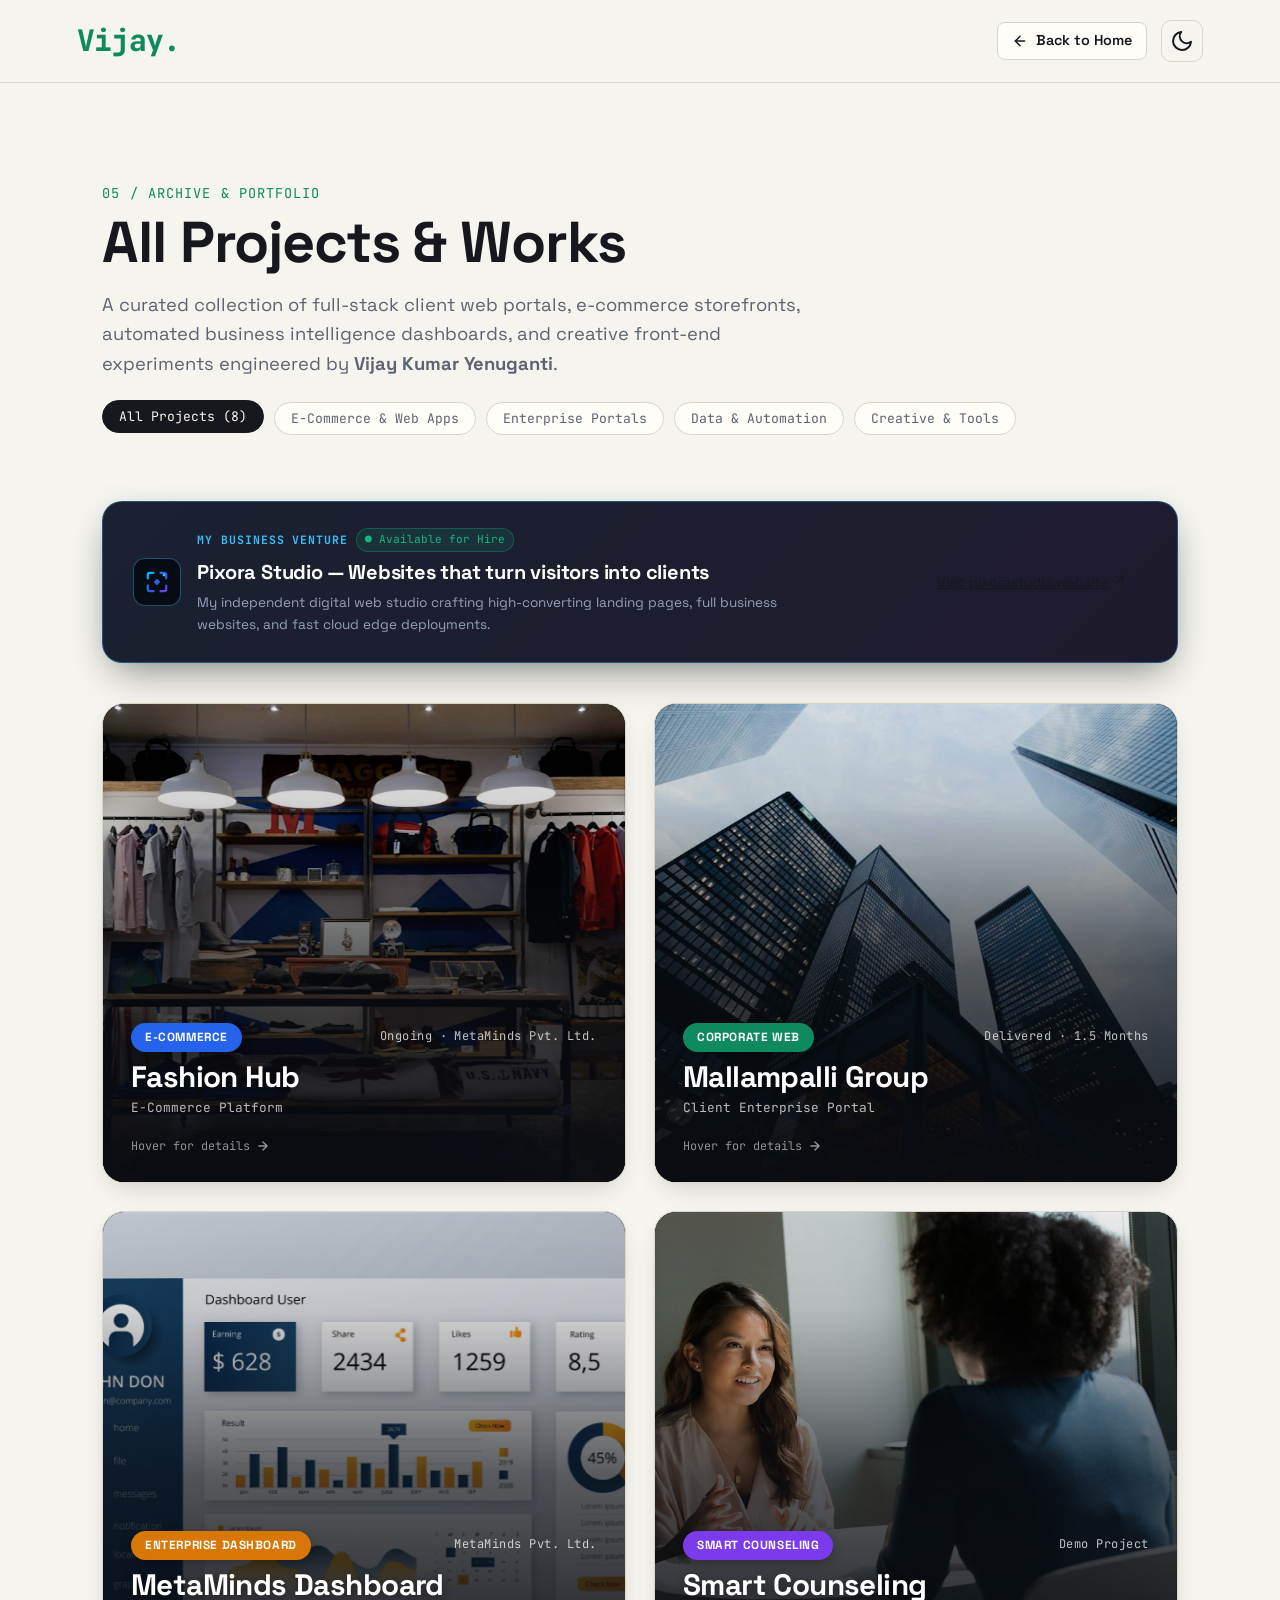
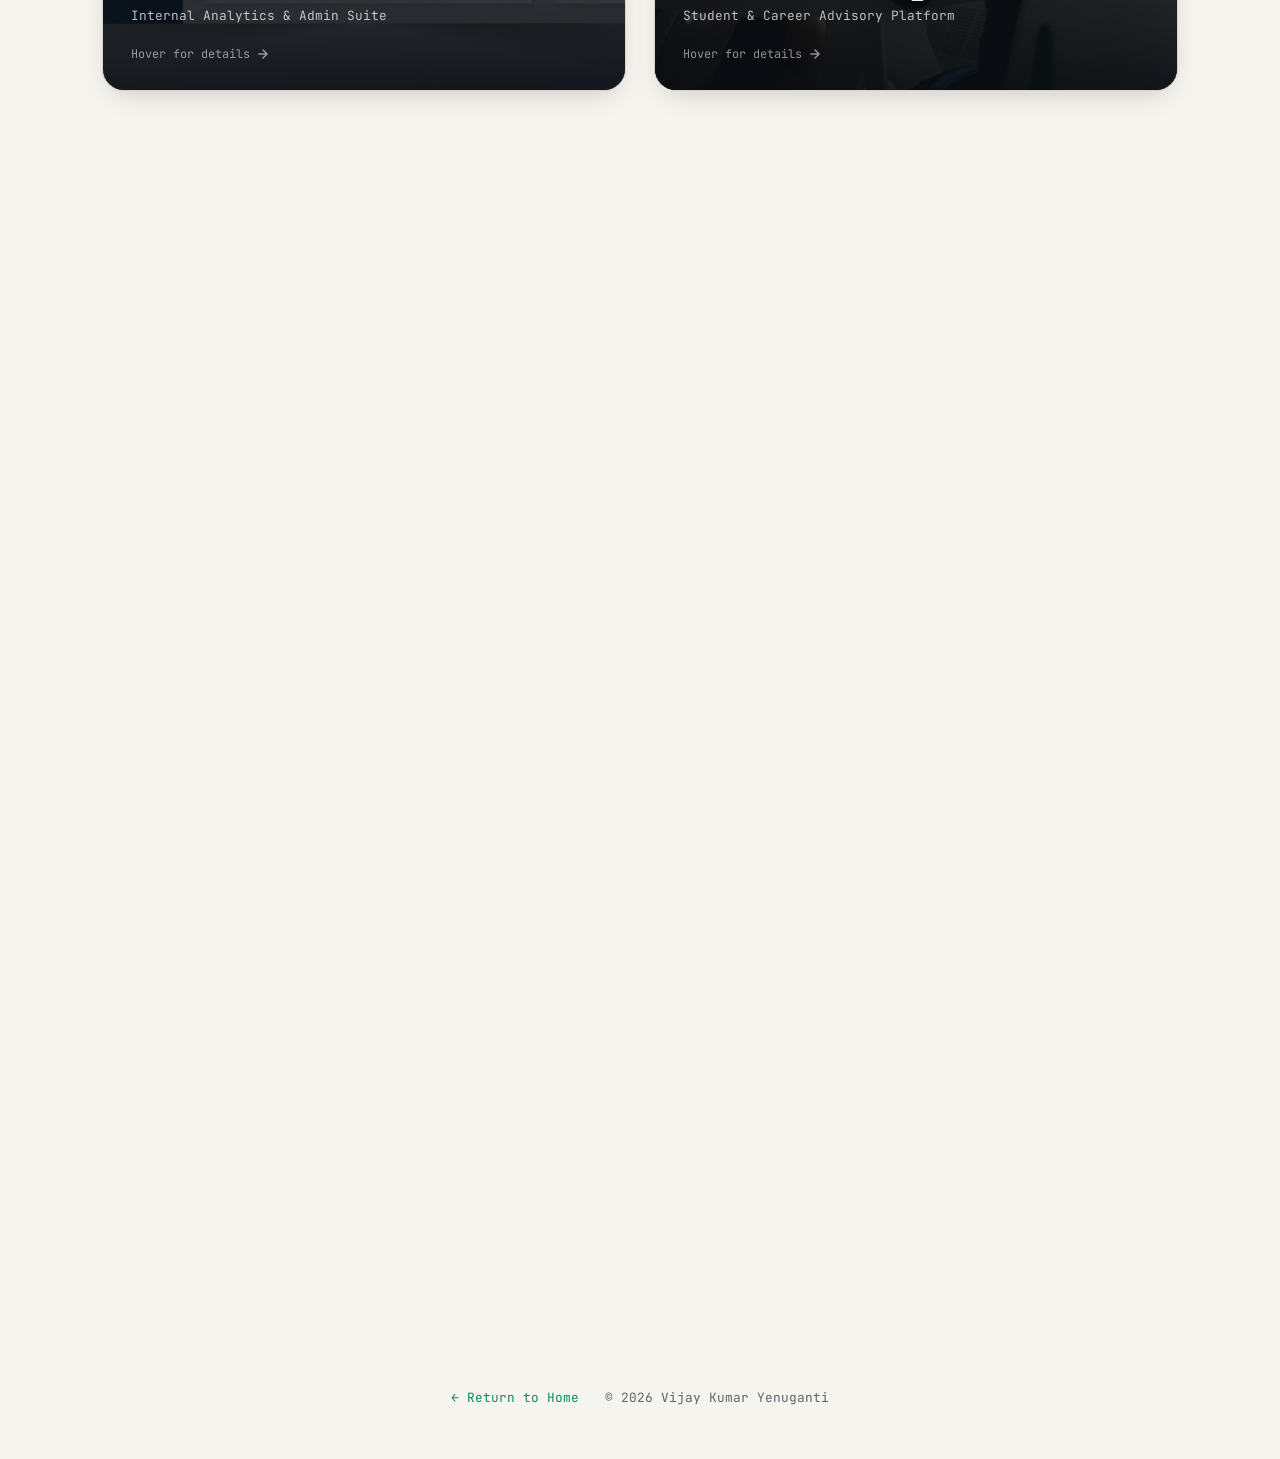
==== commit 91d05313: "feat: add Pixora Studio venture banner, update branding, and enhance navigation behavior" ====
--- a/projects.html
+++ b/projects.html
@@ -20,8 +20,8 @@
 
     <!-- Navigation Header -->
     <header class="projects-page-nav">
-      <a href="index.html" style="text-decoration: none;">
-        <b style="font-family: var(--mono); color: var(--acc); font-size: 1.15rem;">Vijay.</b>
+      <a href="index.html" class="nav-logo" style="text-decoration: none; cursor: pointer;">
+        <b style="font-family: var(--mono); color: var(--acc); font-size: 1.85rem; font-weight: 750; letter-spacing: -0.025em; line-height: 1; cursor: pointer;">Vijay.</b>
       </a>
 
       <div style="display: flex; align-items: center; gap: 14px;">
@@ -38,13 +38,13 @@
           id="t"
           aria-label="Toggle light/dark mode"
           title="Toggle light/dark mode"
-          style="background: none; border: 1px solid var(--line); color: var(--fg); border-radius: 8px; padding: 6px 10px; cursor: pointer;"
+          style="background: none; border: 1px solid var(--line); color: var(--fg); border-radius: 10px; width: 42px; height: 42px; padding: 0; display: grid; place-items: center; cursor: pointer;"
         >
           <svg
             class="sun"
             viewBox="0 0 24 24"
-            width="18"
-            height="18"
+            width="24"
+            height="24"
             fill="none"
             stroke="currentColor"
             stroke-width="2"
@@ -60,8 +60,8 @@
           <svg
             class="moon"
             viewBox="0 0 24 24"
-            width="18"
-            height="18"
+            width="24"
+            height="24"
             fill="none"
             stroke="currentColor"
             stroke-width="2"
@@ -92,6 +92,43 @@
           <button class="filter-btn" data-filter="data">Data &amp; Automation</button>
           <button class="filter-btn" data-filter="tools">Creative &amp; Tools</button>
         </div>
+      </div>
+
+      <!-- Featured Venture Banner -->
+      <div class="pixora-archive-banner rv" style="margin: 0 0 40px; padding: 26px 30px; border-radius: 20px; background: linear-gradient(135deg, rgba(14, 21, 37, 0.95) 0%, rgba(18, 14, 34, 0.95) 100%); border: 1.5px solid rgba(56, 189, 248, 0.35); box-shadow: 0 16px 40px -12px rgba(0, 0, 0, 0.5), 0 0 30px -10px rgba(0, 210, 255, 0.15); display: flex; align-items: center; justify-content: space-between; flex-wrap: wrap; gap: 20px;">
+        <div style="display: flex; align-items: center; gap: 16px;">
+          <div style="width: 48px; height: 48px; border-radius: 12px; background: #070b14; border: 1px solid rgba(56, 189, 248, 0.4); display: flex; align-items: center; justify-content: center; flex-shrink: 0;">
+            <svg xmlns="http://www.w3.org/2000/svg" width="28" height="28" viewBox="0 0 64 64" aria-hidden="true">
+              <defs>
+                <linearGradient id="pix-grad-a" x1="8" y1="8" x2="56" y2="56" gradientUnits="userSpaceOnUse">
+                  <stop offset="0%" stop-color="#00d2ff"/>
+                  <stop offset="48%" stop-color="#2563eb"/>
+                  <stop offset="100%" stop-color="#7c3aed"/>
+                </linearGradient>
+              </defs>
+              <path d="M 24 11 H 16 C 13.2 11 11 13.2 11 16 V 24 M 40 11 H 48 C 50.8 11 53 13.2 53 16 V 24 M 11 40 V 48 C 11 50.8 13.2 53 16 53 H 24 M 53 40 V 48 C 53 50.8 50.8 53 48 53 H 40" fill="none" stroke="url(#pix-grad-a)" stroke-width="5" stroke-linecap="round" stroke-linejoin="round"/>
+              <rect x="26.5" y="26.5" width="11" height="11" rx="2" transform="rotate(45 32 32)" fill="url(#pix-grad-a)"/>
+              <circle cx="48" cy="16" r="3.2" fill="#38bdf8"/>
+            </svg>
+          </div>
+          <div>
+            <div style="display: flex; align-items: center; gap: 8px; margin-bottom: 4px;">
+              <span style="font-family: var(--mono); font-size: 0.72rem; font-weight: 700; color: #38bdf8; letter-spacing: 0.08em; text-transform: uppercase;">MY BUSINESS VENTURE</span>
+              <span style="font-size: 0.7rem; color: #10b981; background: rgba(16, 185, 129, 0.12); border: 1px solid rgba(16, 185, 129, 0.3); padding: 2px 8px; border-radius: 99px; font-family: var(--mono);">● Available for Hire</span>
+            </div>
+            <h3 style="margin: 0; font-size: 1.25rem; color: #ffffff; letter-spacing: -0.01em;">Pixora Studio — Websites that turn visitors into clients</h3>
+            <p style="margin: 4px 0 0; font-size: 0.85rem; color: #94a3b8; max-width: 620px;">
+              My independent digital web studio crafting high-converting landing pages, full business websites, and fast cloud edge deployments.
+            </p>
+          </div>
+        </div>
+        <a class="pixora-cta-primary" href="https://pixorastudio.website" target="_blank" rel="noopener noreferrer" style="padding: 10px 20px; font-size: 0.86rem;">
+          <span>Visit pixorastudio.website</span>
+          <svg xmlns="http://www.w3.org/2000/svg" width="15" height="15" viewBox="0 0 24 24" fill="none" stroke="currentColor" stroke-width="2.2" stroke-linecap="round" stroke-linejoin="round" class="lucide lucide-arrow-up-right" aria-hidden="true">
+            <path d="M7 7h10v10"></path>
+            <path d="M7 17 17 7"></path>
+          </svg>
+        </a>
       </div>
 
       <!-- Projects Grid -->
@@ -173,7 +210,7 @@
                 <div class="project-details-inner">
                   <ul class="project-bullets">
                     <li>
-                      <strong>Developed full-stack web and admin portals</strong> for the Mallampalli Business Group at MetaM Pvt. Ltd.
+                      <strong>Developed full-stack web and admin portals</strong> for the Mallampalli Business Group at MetaMinds Pvt. Ltd.
                     </li>
                     <li>
                       <strong>Integrated a custom admin CMS</strong> enabling the client to manage and update content seamlessly.
@@ -617,11 +654,24 @@
       // Year
       document.getElementById("y").textContent = new Date().getFullYear();
 
-      // Scroll Progress Bar
+      // Scroll Progress Bar & Dynamic Transparent Nav
       var bar = document.getElementById("bar");
+      var nav = document.querySelector("nav");
+      function updateNav() {
+        if (!nav) return;
+        if (window.scrollY > 15) {
+          nav.classList.add("scrolled");
+        } else {
+          nav.classList.remove("scrolled");
+        }
+      }
+      updateNav();
       window.addEventListener("scroll", function () {
         var h = document.documentElement;
-        bar.style.width = ((h.scrollTop / (h.scrollHeight - h.clientHeight || 1)) * 100) + "%";
+        if (bar) {
+          bar.style.width = ((h.scrollTop / (h.scrollHeight - h.clientHeight || 1)) * 100) + "%";
+        }
+        updateNav();
       }, { passive: true });
 
       // Theme toggle syncing with vk-theme
--- a/style.css
+++ b/style.css
@@ -60,33 +60,81 @@
   height: 3px;
   width: 0;
   background: linear-gradient(90deg, var(--acc), var(--acc2));
-  z-index: 20;
+  z-index: 101;
 }
 nav {
-  position: sticky;
-  top: env(safe-area-inset-top, 0px);
-  z-index: 10;
+  position: fixed;
+  top: 0;
+  left: 0;
+  right: 0;
+  width: 100%;
+  box-sizing: border-box;
+  z-index: 100;
   display: flex;
   justify-content: space-between;
   align-items: center;
-  padding: 14px 5vw;
-  background: color-mix(in srgb, var(--bg) 85%, transparent);
-  backdrop-filter: blur(10px);
-  border-bottom: 1px solid var(--line);
+  padding: 24px 6vw;
+  background: transparent !important;
+  border-bottom: 1px solid transparent !important;
+  backdrop-filter: none !important;
+  -webkit-backdrop-filter: none !important;
+  box-shadow: none !important;
+  transition:
+    background 0.3s cubic-bezier(0.22, 1, 0.36, 1),
+    border-color 0.3s cubic-bezier(0.22, 1, 0.36, 1),
+    backdrop-filter 0.3s ease,
+    box-shadow 0.3s ease,
+    padding 0.3s ease;
+}
+
+nav.scrolled {
+  padding: 16px 6vw;
+  background: color-mix(in srgb, var(--bg) 88%, transparent) !important;
+  border-bottom: 1px solid var(--line) !important;
+  backdrop-filter: blur(14px) !important;
+  -webkit-backdrop-filter: blur(14px) !important;
+  box-shadow: 0 4px 20px rgba(0, 0, 0, 0.08) !important;
+}
+
+:root[data-theme="dark"] nav.scrolled {
+  background: rgba(14, 16, 19, 0.88) !important;
+  box-shadow: 0 8px 24px -6px rgba(0, 0, 0, 0.6) !important;
+}
+.nav-logo,
+a.nav-logo {
+  text-decoration: none;
+  cursor: pointer;
+  display: inline-flex;
+  align-items: center;
+  transition: opacity 0.2s ease, transform 0.2s ease;
+}
+.nav-logo:hover {
+  opacity: 0.9;
+  transform: translateY(-1px);
 }
 nav b {
   font-family: var(--mono);
+  font-size: 1.85rem;
+  font-weight: 750;
+  letter-spacing: -0.025em;
   color: var(--acc);
+  line-height: 1;
+  display: inline-flex;
+  align-items: center;
+  cursor: pointer;
 }
 nav div {
   display: flex;
-  gap: 18px;
-  font-size: 0.9rem;
+  gap: 24px;
   align-items: center;
 }
 nav a {
   text-decoration: none;
+  font-size: 1.05rem;
+  font-weight: 500;
+  letter-spacing: -0.01em;
   color: var(--mut);
+  transition: color 0.2s ease, transform 0.2s ease;
 }
 nav a:hover {
   color: var(--fg);
@@ -95,9 +143,27 @@
   background: none;
   border: 1px solid var(--line);
   color: var(--fg);
-  border-radius: 8px;
-  padding: 4px 9px;
+  border-radius: 10px;
+  width: 42px;
+  height: 42px;
+  padding: 0;
   cursor: pointer;
+  display: grid;
+  place-items: center;
+  transition: all 0.25s ease;
+}
+nav button:hover {
+  border-color: var(--acc);
+  color: var(--acc);
+  background: color-mix(in srgb, var(--acc) 10%, transparent);
+}
+nav button svg {
+  width: 24px;
+  height: 24px;
+  transition: transform 0.3s cubic-bezier(0.22, 1, 0.36, 1);
+}
+nav button:hover svg {
+  transform: rotate(18deg) scale(1.08);
 }
 section {
   padding: 90px 5vw;
@@ -105,17 +171,83 @@
   margin: 0 auto;
 }
 .hero {
-  min-height: 88vh;
+  min-height: 90vh;
   display: flex;
   flex-direction: column;
   justify-content: center;
   position: relative;
   max-width: none;
+  padding-top: calc(104px + env(safe-area-inset-top, 0px));
+  padding-bottom: 60px;
   padding-left: max(5vw, calc((100vw - 1000px) / 2));
   background-image:
     linear-gradient(var(--grid) 1px, transparent 1px),
     linear-gradient(90deg, var(--grid) 1px, transparent 1px);
   background-size: 56px 40px;
+  overflow: hidden;
+}
+
+/* Hero Background Floating Tech & Dev Icons */
+.hero-bg-icons {
+  position: absolute;
+  inset: 0;
+  overflow: hidden;
+  pointer-events: none;
+  z-index: 0;
+}
+
+.hero-bg-icon {
+  position: absolute;
+  display: flex;
+  align-items: center;
+  justify-content: center;
+  color: var(--mut);
+  opacity: 0.18;
+  animation: hero-drift 14s ease-in-out infinite;
+  will-change: transform;
+  filter: drop-shadow(0 2px 8px currentColor);
+}
+
+:root[data-theme="dark"] .hero-bg-icon {
+  opacity: 0.28;
+}
+
+.hero-bg-icon.c-acc {
+  color: var(--acc);
+}
+
+.hero-bg-icon.c-acc2 {
+  color: var(--acc2);
+}
+
+.hero-bg-icon.c-cyan {
+  color: #00d2ff;
+}
+
+.hero-bg-icon.c-purple {
+  color: #a855f7;
+}
+
+.hero-bg-icon.c-blue {
+  color: #3b82f6;
+}
+
+.hero-bg-icon:nth-child(even) {
+  animation-duration: 18s;
+  animation-direction: reverse;
+}
+
+.hero-bg-icon:nth-child(3n) {
+  animation-duration: 12s;
+}
+
+@keyframes hero-drift {
+  0%, 100% {
+    transform: translateY(0) rotate(0deg) scale(1);
+  }
+  50% {
+    transform: translateY(-22px) rotate(8deg) scale(1.05);
+  }
 }
 .fx {
   font-family: var(--mono);
@@ -381,8 +513,11 @@
   }
 }
 .big {
-  font-size: clamp(1.05rem, 2.6vw, 1.35rem);
-  max-width: 760px;
+  font-size: clamp(1.1rem, 2.2vw, 1.38rem);
+  max-width: 1000px;
+  width: 100%;
+  line-height: 1.78;
+  letter-spacing: -0.01em;
   color: var(--mut);
 }
 .big b {
@@ -410,6 +545,173 @@
   color: var(--mut);
   font-size: 0.9rem;
 }
+
+/* ==========================================================================
+   Redesigned Strengths Section (2x2 Balanced with Generous Card Width)
+   ========================================================================== */
+#strengths {
+  max-width: 1100px;
+  width: min(94vw, 1100px);
+  margin: 0 auto;
+}
+
+.strengths-grid {
+  display: grid;
+  grid-template-columns: repeat(2, 1fr);
+  gap: 24px;
+}
+
+.strength-card {
+  position: relative;
+  display: flex;
+  flex-direction: column;
+  justify-content: space-between;
+  padding: 30px 28px;
+  border-radius: 18px;
+  background: var(--card);
+  border: 1px solid var(--line);
+  box-shadow: 0 4px 20px rgba(0, 0, 0, 0.03);
+  overflow: hidden;
+  height: 100%;
+  transition: transform 0.35s cubic-bezier(0.22, 1, 0.36, 1), border-color 0.3s ease, box-shadow 0.3s ease;
+}
+
+:root[data-theme="dark"] .strength-card {
+  box-shadow: 0 8px 24px -10px rgba(0, 0, 0, 0.4);
+}
+
+.strength-card:hover {
+  transform: translateY(-4px);
+  border-color: var(--acc);
+  box-shadow: 0 16px 36px -10px color-mix(in srgb, var(--acc) 20%, rgba(0, 0, 0, 0.2));
+}
+
+.strength-card-accent {
+  position: absolute;
+  top: 0;
+  left: 0;
+  right: 0;
+  height: 3px;
+  background: linear-gradient(90deg, var(--acc), transparent);
+  opacity: 0;
+  transition: opacity 0.3s ease;
+}
+
+.strength-card.accent-orange .strength-card-accent {
+  background: linear-gradient(90deg, var(--acc2), transparent);
+}
+
+.strength-card.accent-blue .strength-card-accent {
+  background: linear-gradient(90deg, #38bdf8, transparent);
+}
+
+.strength-card.accent-violet .strength-card-accent {
+  background: linear-gradient(90deg, #a855f7, transparent);
+}
+
+.strength-card:hover .strength-card-accent {
+  opacity: 1;
+}
+
+.strength-card-header {
+  display: flex;
+  align-items: center;
+  justify-content: space-between;
+  margin-bottom: 16px;
+}
+
+.strength-icon-box {
+  width: 44px;
+  height: 44px;
+  border-radius: 12px;
+  display: flex;
+  align-items: center;
+  justify-content: center;
+  background: color-mix(in srgb, var(--acc) 12%, transparent);
+  color: var(--acc);
+  border: 1px solid color-mix(in srgb, var(--acc) 25%, transparent);
+  transition: transform 0.25s ease;
+}
+
+.strength-card:hover .strength-icon-box {
+  transform: scale(1.06);
+}
+
+.strength-card.accent-orange .strength-icon-box {
+  background: color-mix(in srgb, var(--acc2) 12%, transparent);
+  color: var(--acc2);
+  border-color: color-mix(in srgb, var(--acc2) 25%, transparent);
+}
+
+.strength-card.accent-blue .strength-icon-box {
+  background: rgba(56, 189, 248, 0.12);
+  color: #38bdf8;
+  border-color: rgba(56, 189, 248, 0.28);
+}
+
+.strength-card.accent-violet .strength-icon-box {
+  background: rgba(168, 85, 247, 0.12);
+  color: #a855f7;
+  border-color: rgba(168, 85, 247, 0.28);
+}
+
+.strength-index {
+  font-family: var(--mono);
+  font-size: 0.74rem;
+  letter-spacing: 0.08em;
+  color: var(--mut);
+  text-transform: uppercase;
+}
+
+.strength-card h3 {
+  margin: 0 0 10px;
+  font-size: 1.25rem;
+  font-weight: 700;
+  letter-spacing: -0.015em;
+  color: var(--fg);
+}
+
+.strength-card p {
+  margin: 0 0 18px;
+  font-size: 0.94rem;
+  line-height: 1.62;
+  color: var(--mut);
+}
+
+.strength-pills {
+  display: flex;
+  flex-wrap: wrap;
+  gap: 7px;
+  margin-top: auto;
+  padding-top: 14px;
+  border-top: 1px solid var(--line);
+}
+
+.strength-pills span {
+  font-family: var(--mono);
+  font-size: 0.72rem;
+  padding: 4px 10px;
+  border-radius: 99px;
+  background: color-mix(in srgb, var(--fg) 4%, transparent);
+  color: var(--fg);
+  border: 1px solid var(--line);
+  transition: border-color 0.2s ease, color 0.2s ease;
+}
+
+.strength-card:hover .strength-pills span {
+  border-color: color-mix(in srgb, var(--acc) 40%, var(--line) 60%);
+}
+
+@media (max-width: 768px) {
+  .strengths-grid {
+    grid-template-columns: 1fr;
+    gap: 18px;
+  }
+  .strength-card {
+    padding: 24px 20px;
+  }
+}
+
 .cards {
   display: grid;
   grid-template-columns: repeat(auto-fit, minmax(210px, 1fr));
@@ -491,10 +793,16 @@
 }
 
 /* ---- Theme toggle icons ---- */
-nav button {
+nav button,
+#t {
   display: grid;
   place-items: center;
   line-height: 0;
+}
+#t svg {
+  width: 24px;
+  height: 24px;
+  flex-shrink: 0;
 }
 #t .sun {
   display: none;
@@ -556,19 +864,19 @@
 /* ---- Custom Portfolio Chatbot Widget ---- */
 .cb-widget {
   position: fixed;
-  bottom: 84px;
-  right: 20px;
-  width: 380px;
-  max-width: calc(100vw - 32px);
-  height: 520px;
-  max-height: calc(100vh - 110px);
-  max-height: calc(100dvh - 110px);
+  bottom: 114px;
+  right: 28px;
+  width: 420px;
+  max-width: calc(100vw - 36px);
+  height: 580px;
+  max-height: calc(100vh - 135px);
+  max-height: calc(100dvh - 135px);
   background: var(--card);
   border: 1px solid var(--line);
-  border-radius: 18px;
+  border-radius: 20px;
   box-shadow:
-    0 16px 40px rgba(0, 0, 0, 0.38),
-    0 0 0 1px color-mix(in srgb, var(--acc) 18%, transparent);
+    0 20px 48px rgba(0, 0, 0, 0.42),
+    0 0 0 1px color-mix(in srgb, var(--acc) 22%, transparent);
   display: flex;
   flex-direction: column;
   overflow: hidden;
@@ -934,17 +1242,17 @@
 /* Floating Launcher Button */
 .chatbot-toggle {
   position: fixed;
-  bottom: 20px;
-  right: 20px;
-  width: 54px;
-  height: 54px;
+  bottom: 38px;
+  right: 28px;
+  width: 62px;
+  height: 62px;
   border-radius: 50%;
   background: var(--acc);
   color: var(--bg);
   cursor: pointer;
   box-shadow:
-    0 4px 16px color-mix(in srgb, var(--acc) 45%, transparent),
-    0 2px 8px rgba(0, 0, 0, 0.25);
+    0 6px 20px color-mix(in srgb, var(--acc) 50%, transparent),
+    0 2px 10px rgba(0, 0, 0, 0.3);
   z-index: 10000;
   border: 1px solid var(--line);
   outline: none;
@@ -958,26 +1266,57 @@
     box-shadow 0.25s ease;
 }
 
-/* Ambient breathing pulse on launcher when closed */
+/* Vibration animation while closed (until opened) */
 .chatbot-toggle:not(.open) {
-  animation: cbPulseBeacon 3.2s infinite ease-in-out;
-}
-
-@keyframes cbPulseBeacon {
+  animation: botVibrate 3.8s infinite ease-in-out;
+}
+
+.chatbot-toggle.open {
+  animation: none !important;
+  transform: none;
+}
+
+@keyframes botVibrate {
   0%, 100% {
+    transform: rotate(0deg) scale(1);
     box-shadow:
-      0 4px 16px color-mix(in srgb, var(--acc) 45%, transparent),
-      0 2px 8px rgba(0, 0, 0, 0.25);
+      0 6px 20px color-mix(in srgb, var(--acc) 50%, transparent),
+      0 2px 10px rgba(0, 0, 0, 0.3);
+  }
+  2%, 6%, 10% {
+    transform: rotate(-10deg) scale(1.08);
+    box-shadow:
+      0 6px 24px color-mix(in srgb, var(--acc) 70%, transparent),
+      0 0 0 6px color-mix(in srgb, var(--acc) 25%, transparent);
+  }
+  4%, 8%, 12% {
+    transform: rotate(10deg) scale(1.08);
+    box-shadow:
+      0 6px 24px color-mix(in srgb, var(--acc) 70%, transparent),
+      0 0 0 6px color-mix(in srgb, var(--acc) 25%, transparent);
+  }
+  14% {
+    transform: rotate(-4deg) scale(1.04);
+  }
+  16% {
+    transform: rotate(4deg) scale(1.04);
+  }
+  18% {
+    transform: rotate(0deg) scale(1);
+    box-shadow:
+      0 6px 20px color-mix(in srgb, var(--acc) 50%, transparent),
+      0 2px 10px rgba(0, 0, 0, 0.3);
   }
   50% {
     box-shadow:
-      0 4px 28px color-mix(in srgb, var(--acc) 75%, transparent),
-      0 0 0 8px color-mix(in srgb, var(--acc) 20%, transparent);
+      0 6px 26px color-mix(in srgb, var(--acc) 75%, transparent),
+      0 0 0 10px color-mix(in srgb, var(--acc) 18%, transparent);
   }
 }
 
 .chatbot-toggle:hover {
-  transform: translateY(-2px) scale(1.07);
+  transform: translateY(-2px) scale(1.08);
+  animation-play-state: paused;
 }
 
 .chatbot-toggle:active {
@@ -992,7 +1331,14 @@
     opacity 0.25s ease;
 }
 
+.chatbot-toggle .bot-icon {
+  width: 32px;
+  height: 32px;
+}
+
 .chatbot-toggle .close-icon {
+  width: 28px;
+  height: 28px;
   opacity: 0;
   transform: rotate(-90deg) scale(0.6);
   pointer-events: none;
@@ -1010,12 +1356,22 @@
   pointer-events: auto;
 }
 
-@media (max-width: 420px) {
+@media (max-width: 480px) {
+  .chatbot-toggle {
+    bottom: 24px;
+    right: 18px;
+    width: 56px;
+    height: 56px;
+  }
+  .chatbot-toggle .bot-icon {
+    width: 28px;
+    height: 28px;
+  }
   .cb-widget {
     right: 12px;
-    bottom: 78px;
+    bottom: 90px;
     width: calc(100vw - 24px);
-    height: 72vh;
+    height: 74vh;
   }
 }
 
@@ -1578,7 +1934,7 @@
   display: flex;
   justify-content: space-between;
   align-items: center;
-  padding: 16px 5vw;
+  padding: 20px 6vw;
   background: color-mix(in srgb, var(--bg) 85%, transparent);
   backdrop-filter: blur(10px);
   border-bottom: 1px solid var(--line);
@@ -1739,8 +2095,441 @@
   }
 }
 
-
-
-
-
-
+/* ==========================================================================
+   Hero Studio Badge (Pixora Studio Interactive Pill)
+   ========================================================================== */
+a.hero-studio-badge,
+.hero-studio-badge {
+  display: inline-flex;
+  align-items: center;
+  gap: 10px;
+  padding: 8px 16px 8px 12px;
+  border-radius: 999px;
+  background: color-mix(in srgb, var(--card) 90%, #00d2ff 10%);
+  border: 1px solid color-mix(in srgb, var(--line) 60%, #00d2ff 40%);
+  color: var(--fg);
+  font-size: 0.82rem;
+  font-family: var(--sans);
+  text-decoration: none !important;
+  margin: 14px 0 6px;
+  width: fit-content;
+  max-width: 100%;
+  box-shadow:
+    0 4px 18px rgba(0, 0, 0, 0.08),
+    0 0 20px rgba(0, 210, 255, 0.12);
+  backdrop-filter: blur(10px);
+  -webkit-backdrop-filter: blur(10px);
+  transition:
+    transform 0.3s cubic-bezier(0.22, 1, 0.36, 1),
+    border-color 0.3s ease,
+    box-shadow 0.3s ease,
+    background 0.3s ease;
+  cursor: pointer;
+  position: relative;
+}
+
+:root[data-theme="dark"] a.hero-studio-badge,
+:root[data-theme="dark"] .hero-studio-badge {
+  background: rgba(13, 20, 36, 0.88);
+  border-color: rgba(56, 189, 248, 0.35);
+  box-shadow:
+    0 6px 24px rgba(0, 0, 0, 0.4),
+    0 0 25px rgba(0, 210, 255, 0.15);
+}
+
+a.hero-studio-badge *,
+.hero-studio-badge * {
+  text-decoration: none !important;
+}
+
+a.hero-studio-badge:hover,
+.hero-studio-badge:hover {
+  transform: translateY(-2px);
+  border-color: #38bdf8;
+  background: color-mix(in srgb, var(--card) 80%, #00d2ff 20%);
+  box-shadow:
+    0 8px 30px rgba(0, 210, 255, 0.28),
+    0 0 20px rgba(56, 189, 248, 0.3);
+  text-decoration: none !important;
+}
+
+.hero-badge-pulse {
+  width: 8px;
+  height: 8px;
+  border-radius: 50%;
+  background: #10b981;
+  box-shadow: 0 0 0 0 rgba(16, 185, 129, 0.7);
+  animation: pulse-ring 2s infinite cubic-bezier(0.45, 0, 0.55, 1);
+  flex-shrink: 0;
+}
+
+.hero-badge-tag {
+  font-family: var(--mono);
+  font-size: 0.65rem;
+  font-weight: 700;
+  letter-spacing: 0.08em;
+  padding: 2px 7px;
+  border-radius: 4px;
+  background: rgba(56, 189, 248, 0.14);
+  color: #38bdf8;
+  border: 1px solid rgba(56, 189, 248, 0.3);
+  flex-shrink: 0;
+}
+
+.hero-badge-label {
+  display: inline-flex;
+  align-items: center;
+  gap: 7px;
+  font-size: 0.82rem;
+  color: var(--mut);
+  line-height: 1.3;
+}
+
+.hero-badge-label strong {
+  color: var(--fg);
+  font-weight: 700;
+  letter-spacing: -0.01em;
+  transition: color 0.2s ease;
+}
+
+.hero-studio-badge:hover .hero-badge-label strong {
+  color: #38bdf8;
+}
+
+.badge-dot {
+  color: var(--mut);
+  opacity: 0.6;
+}
+
+.badge-sub {
+  color: var(--mut);
+}
+
+.hero-badge-arrow {
+  color: #38bdf8;
+  flex-shrink: 0;
+  transition: transform 0.25s ease, color 0.25s ease;
+}
+
+.hero-studio-badge:hover .hero-badge-arrow {
+  transform: translate(3px, -3px);
+  color: #ffffff;
+}/* ==========================================================================
+   Featured Venture — Pixora Studio (Clean, High-Converting Showcase UI)
+   ========================================================================== */
+#pixora {
+  max-width: 1000px;
+  width: min(94vw, 1000px);
+  margin: 30px auto 40px;
+  padding: 60px 0;
+  position: relative;
+}
+
+.pixora-simple-card {
+  position: relative;
+  overflow: hidden;
+  padding: 42px 46px;
+  border-radius: 24px;
+  background: linear-gradient(
+    135deg,
+    color-mix(in srgb, var(--card) 95%, #00d2ff 5%) 0%,
+    color-mix(in srgb, var(--card) 92%, #7c3aed 8%) 100%
+  );
+  border: 1.5px solid color-mix(in srgb, var(--line) 75%, #00d2ff 25%);
+  box-shadow:
+    0 20px 50px -15px rgba(0, 0, 0, 0.35),
+    0 0 35px -10px rgba(0, 210, 255, 0.12);
+  transition: transform 0.35s cubic-bezier(0.22, 1, 0.36, 1), box-shadow 0.3s ease, border-color 0.3s ease;
+}
+
+:root[data-theme="dark"] .pixora-simple-card {
+  background: linear-gradient(
+    135deg,
+    rgba(14, 21, 37, 0.95) 0%,
+    rgba(10, 14, 26, 0.92) 50%,
+    rgba(18, 14, 34, 0.95) 100%
+  );
+  border-color: rgba(56, 189, 248, 0.3);
+  box-shadow:
+    0 24px 60px -15px rgba(0, 0, 0, 0.65),
+    0 0 45px -8px rgba(0, 210, 255, 0.16);
+}
+
+.pixora-simple-card:hover {
+  transform: translateY(-3px);
+  border-color: rgba(56, 189, 248, 0.55);
+  box-shadow:
+    0 30px 70px -15px rgba(0, 0, 0, 0.45),
+    0 0 55px -5px rgba(0, 210, 255, 0.25);
+}
+
+.pixora-card-glow {
+  position: absolute;
+  top: -120px;
+  right: -80px;
+  width: 400px;
+  height: 400px;
+  border-radius: 50%;
+  background: radial-gradient(circle, rgba(0, 210, 255, 0.16) 0%, rgba(124, 58, 237, 0.08) 50%, transparent 70%);
+  pointer-events: none;
+  filter: blur(40px);
+}
+
+/* Header: Brand & Live URL Pill */
+.pixora-simple-header {
+  display: flex;
+  align-items: center;
+  justify-content: space-between;
+  flex-wrap: wrap;
+  gap: 16px;
+  margin-bottom: 24px;
+  position: relative;
+  z-index: 2;
+}
+
+.pixora-brand-mark {
+  display: flex;
+  align-items: center;
+  gap: 14px;
+}
+
+.pixora-brand-name {
+  display: block;
+  font-family: var(--mono);
+  font-size: 1.05rem;
+  font-weight: 700;
+  letter-spacing: 0.08em;
+  color: var(--fg);
+}
+
+.pixora-founder-tag {
+  display: block;
+  font-size: 0.8rem;
+  color: var(--mut);
+  font-family: var(--sans);
+}
+
+.pixora-live-pill {
+  display: inline-flex;
+  align-items: center;
+  gap: 8px;
+  padding: 6px 14px;
+  border-radius: 999px;
+  background: rgba(56, 189, 248, 0.1);
+  border: 1px solid rgba(56, 189, 248, 0.3);
+  color: #38bdf8;
+  font-family: var(--mono);
+  font-size: 0.76rem;
+  font-weight: 600;
+  text-decoration: none;
+  transition: all 0.25s ease;
+}
+
+.pixora-live-pill:hover {
+  background: rgba(56, 189, 248, 0.2);
+  border-color: #38bdf8;
+  transform: translateY(-2px);
+  color: #ffffff;
+}
+
+.pixora-live-pill .pulse-dot {
+  width: 7px;
+  height: 7px;
+  border-radius: 50%;
+  background: #10b981;
+  box-shadow: 0 0 0 0 rgba(16, 185, 129, 0.7);
+  animation: pulse-ring 2s infinite cubic-bezier(0.45, 0, 0.55, 1);
+}
+
+/* Main Body Quote & Pitch */
+.pixora-simple-body {
+  position: relative;
+  z-index: 2;
+  margin-bottom: 26px;
+}
+
+.pixora-simple-quote {
+  font-size: clamp(1.6rem, 3.2vw, 2.35rem);
+  font-weight: 700;
+  letter-spacing: -0.025em;
+  line-height: 1.22;
+  margin: 0 0 14px;
+  background: linear-gradient(135deg, var(--fg) 35%, #38bdf8 100%);
+  -webkit-background-clip: text;
+  -webkit-text-fill-color: transparent;
+}
+
+:root[data-theme="light"] .pixora-simple-quote {
+  background: linear-gradient(135deg, #0f172a 35%, #0284c7 100%);
+  -webkit-background-clip: text;
+  -webkit-text-fill-color: transparent;
+}
+
+.pixora-simple-desc {
+  font-size: 1.05rem;
+  line-height: 1.68;
+  color: var(--mut);
+  max-width: 840px;
+  margin: 0;
+}
+
+/* 4 Value Highlight Pills */
+.pixora-simple-pills {
+  display: grid;
+  grid-template-columns: repeat(4, 1fr);
+  gap: 12px;
+  margin-bottom: 30px;
+  position: relative;
+  z-index: 2;
+}
+
+.pixora-pill-item {
+  display: flex;
+  align-items: center;
+  gap: 9px;
+  padding: 11px 14px;
+  border-radius: 12px;
+  background: rgba(255, 255, 255, 0.04);
+  border: 1px solid rgba(255, 255, 255, 0.08);
+  font-size: 0.82rem;
+  font-weight: 600;
+  color: var(--fg);
+  font-family: var(--sans);
+  transition: transform 0.25s ease, border-color 0.25s ease;
+}
+
+:root[data-theme="light"] .pixora-pill-item {
+  background: rgba(0, 0, 0, 0.03);
+  border-color: var(--line);
+}
+
+.pixora-pill-item:hover {
+  transform: translateY(-2px);
+  border-color: rgba(56, 189, 248, 0.4);
+}
+
+.pill-icon {
+  font-size: 0.95rem;
+  line-height: 1;
+}
+
+/* Footer: Actions & Client Guarantee */
+.pixora-simple-footer {
+  display: flex;
+  align-items: center;
+  justify-content: space-between;
+  flex-wrap: wrap;
+  gap: 20px;
+  padding-top: 24px;
+  border-top: 1px solid var(--line);
+  position: relative;
+  z-index: 2;
+}
+
+.pixora-btn-group {
+  display: flex;
+  align-items: center;
+  gap: 12px;
+  flex-wrap: wrap;
+}
+
+.pixora-btn-launch {
+  display: inline-flex;
+  align-items: center;
+  gap: 9px;
+  padding: 12px 24px;
+  border-radius: 12px;
+  background: linear-gradient(135deg, #0284c7 0%, #2563eb 50%, #7c3aed 100%);
+  color: #ffffff;
+  font-size: 0.92rem;
+  font-weight: 600;
+  text-decoration: none;
+  font-family: var(--sans);
+  box-shadow: 0 6px 20px -4px rgba(37, 99, 235, 0.45);
+  transition: transform 0.25s cubic-bezier(0.22, 1, 0.36, 1), box-shadow 0.25s ease;
+}
+
+.pixora-btn-launch:hover {
+  transform: translateY(-2px);
+  box-shadow: 0 10px 28px -4px rgba(37, 99, 235, 0.65);
+}
+
+.pixora-btn-launch svg {
+  transition: transform 0.25s ease;
+}
+
+.pixora-btn-launch:hover svg {
+  transform: translate(3px, -3px);
+}
+
+.pixora-btn-contact {
+  display: inline-flex;
+  align-items: center;
+  gap: 8px;
+  padding: 12px 20px;
+  border-radius: 12px;
+  background: var(--card);
+  color: var(--fg);
+  border: 1px solid var(--line);
+  font-size: 0.9rem;
+  font-weight: 600;
+  text-decoration: none;
+  font-family: var(--sans);
+  transition: background 0.2s ease, border-color 0.2s ease, color 0.2s ease, transform 0.2s ease;
+}
+
+.pixora-btn-contact:hover {
+  border-color: var(--acc);
+  color: var(--acc);
+  transform: translateY(-2px);
+}
+
+.pixora-guarantee {
+  display: flex;
+  align-items: center;
+  gap: 14px;
+  font-family: var(--mono);
+  font-size: 0.74rem;
+  color: var(--mut);
+  flex-wrap: wrap;
+}
+
+/* Responsive adjustments */
+@media (max-width: 840px) {
+  .pixora-simple-pills {
+    grid-template-columns: repeat(2, 1fr);
+  }
+}
+
+@media (max-width: 680px) {
+  .pixora-simple-card {
+    padding: 28px 22px;
+  }
+  .pixora-simple-header {
+    flex-direction: column;
+    align-items: flex-start;
+  }
+  .pixora-simple-pills {
+    grid-template-columns: 1fr;
+    gap: 8px;
+  }
+  .pixora-simple-footer {
+    flex-direction: column;
+    align-items: flex-start;
+  }
+  .pixora-btn-group {
+    width: 100%;
+    flex-direction: column;
+  }
+  .pixora-btn-launch,
+  .pixora-btn-contact {
+    width: 100%;
+    justify-content: center;
+  }
+}
+
+
+
+
+
+
